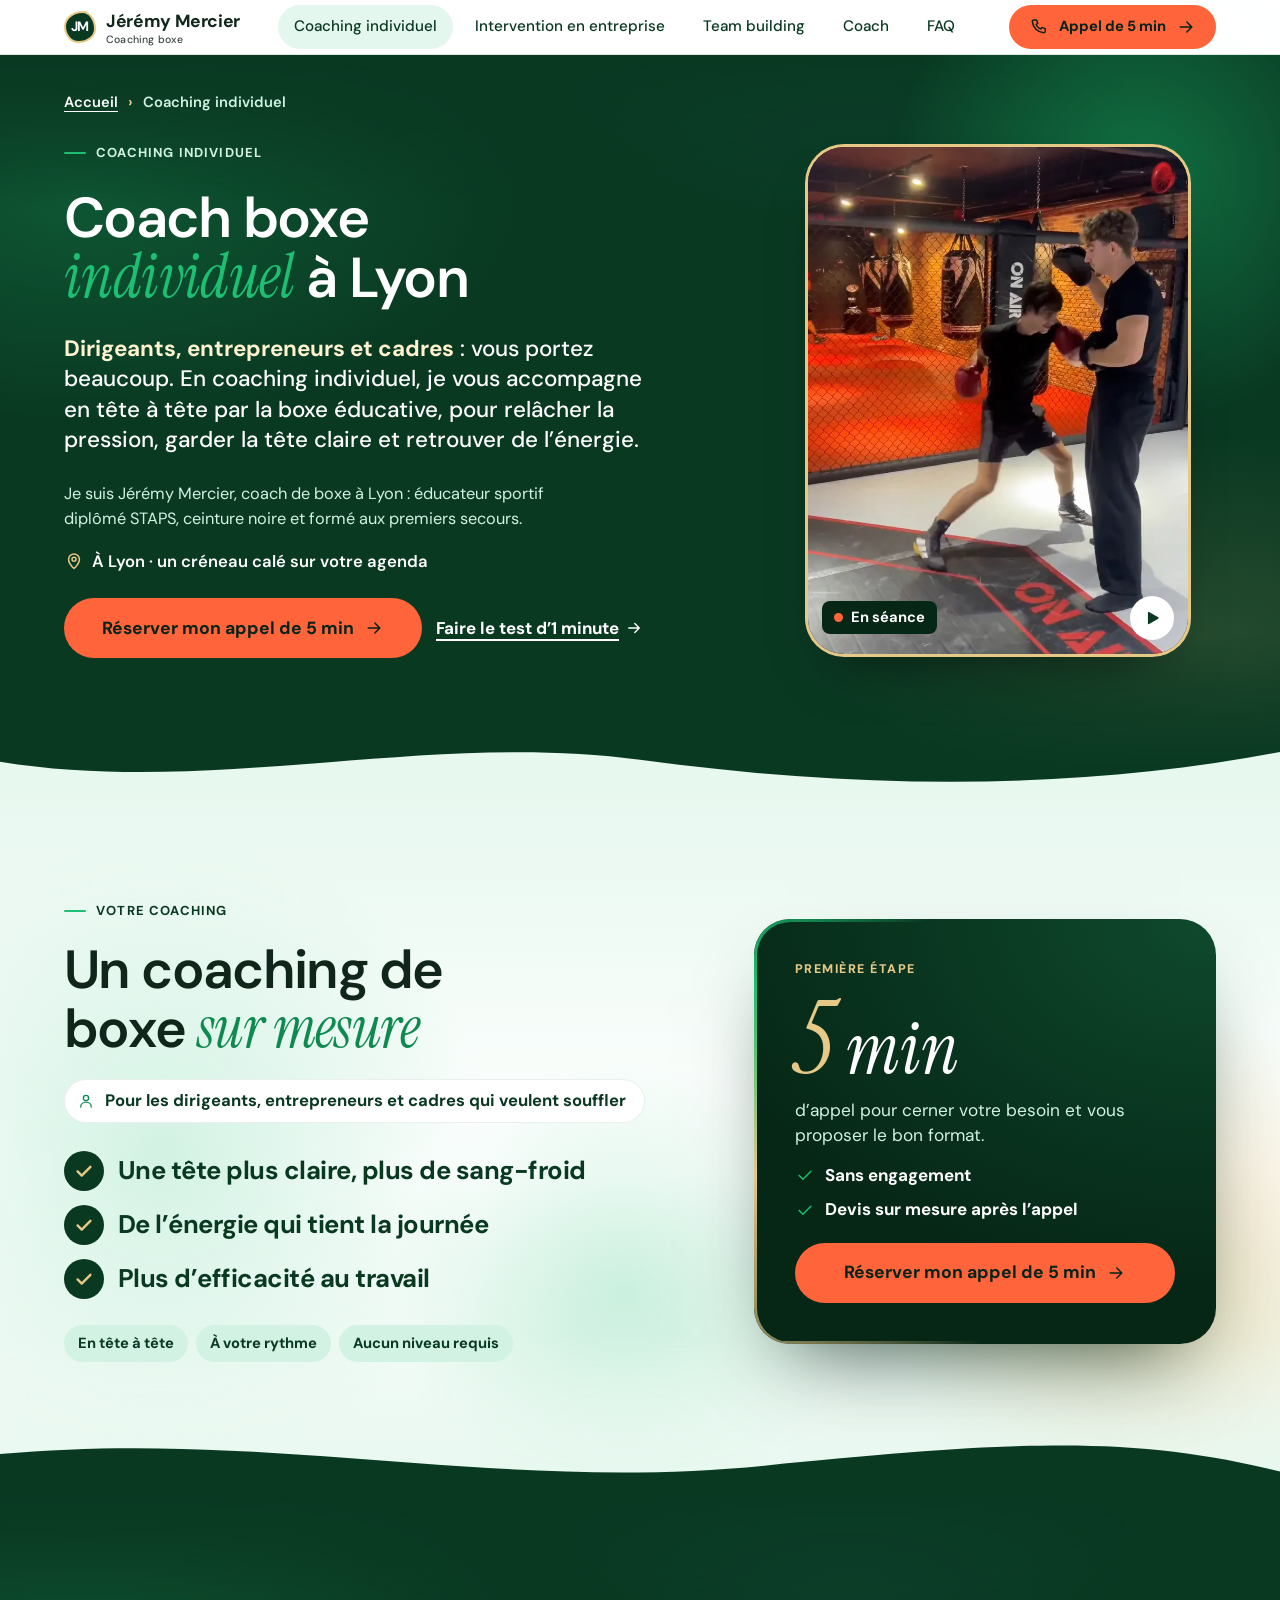
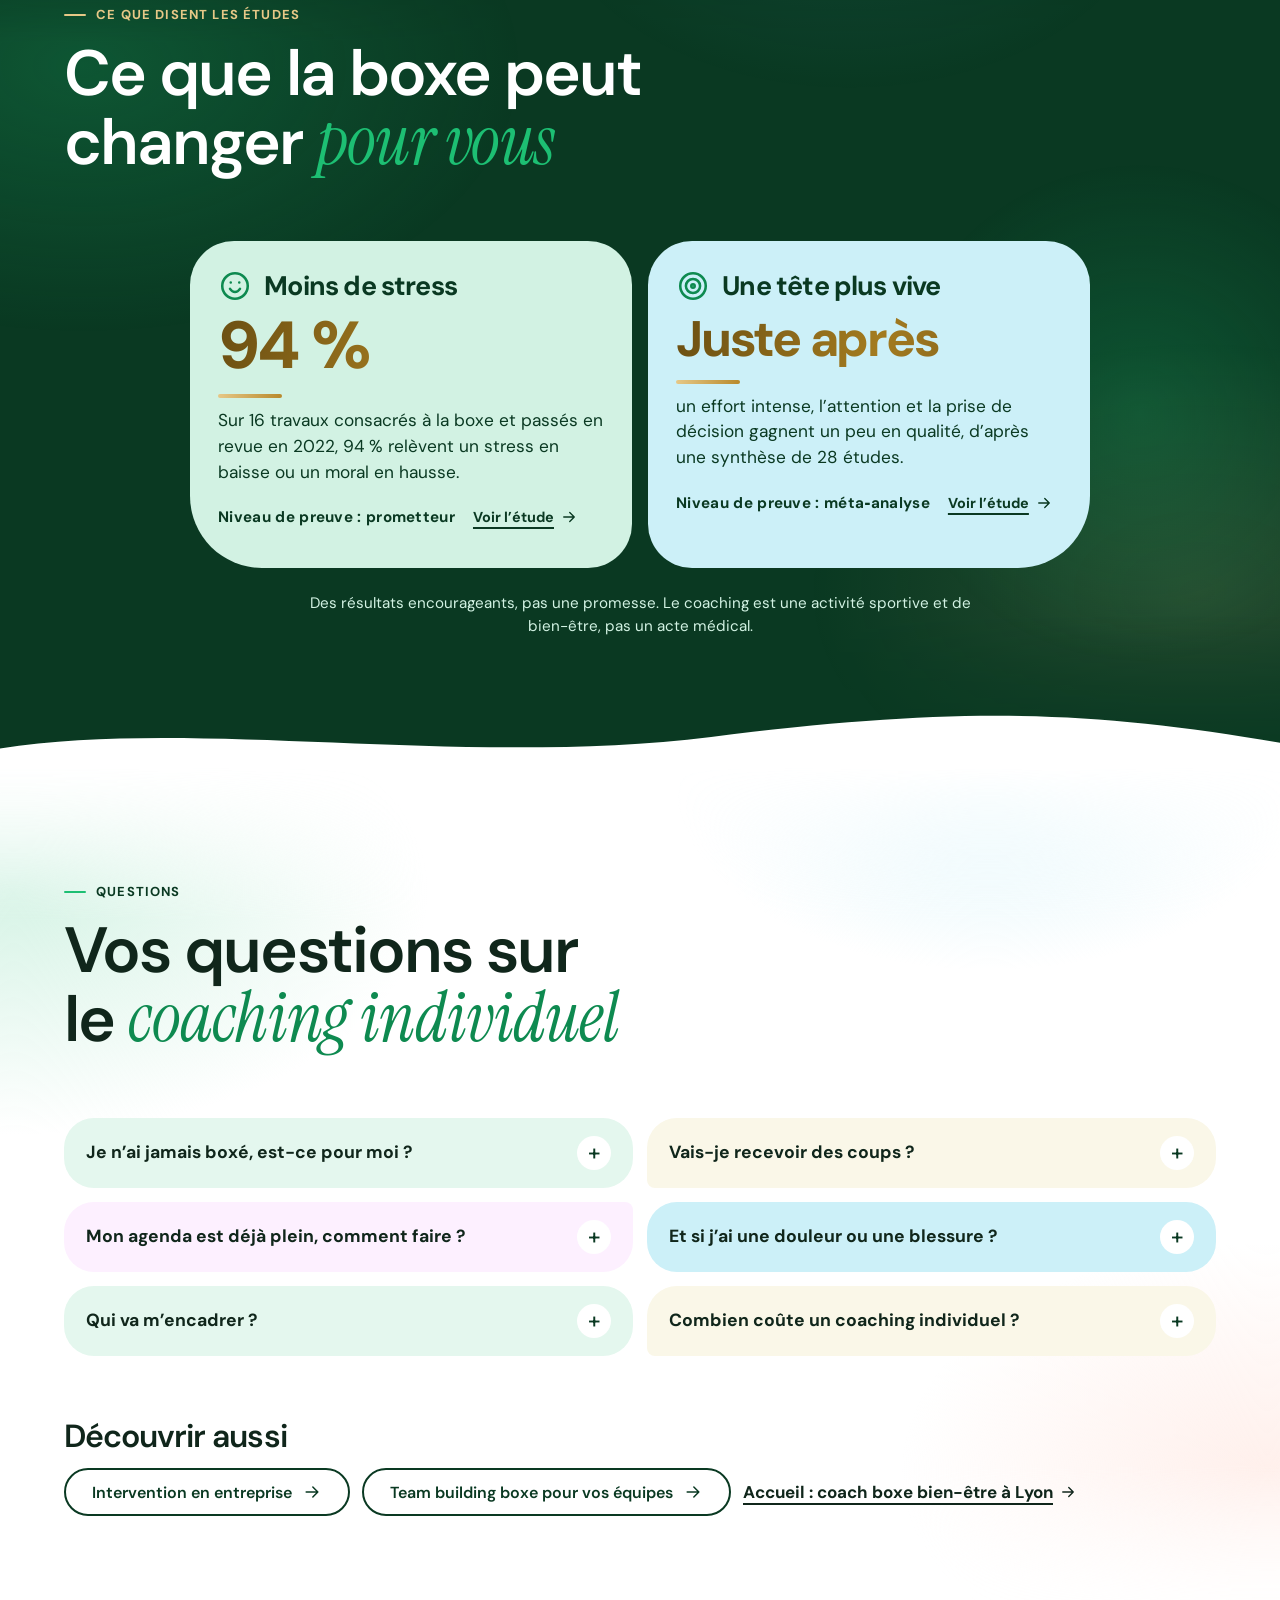
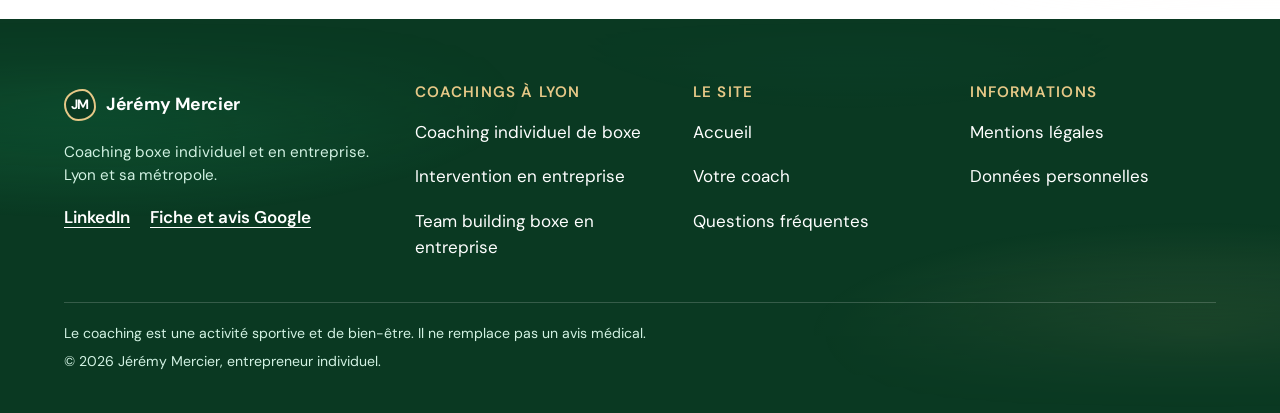
==== coaching-individuel-boxe-lyon/index.html @ 7f51f50a "Accueil allégé, coachings plus vivants, médaillon photos/vidéos du coach - Premier écran : nouvelle " ====
<!doctype html>
<html lang="fr"><head><meta charset="utf-8"><meta name="viewport" content="width=device-width,initial-scale=1,viewport-fit=cover">
<title>Coach boxe individuel à Lyon pour dirigeants, entrepreneurs et cadres</title>
<meta name="description" content="Coach boxe individuel à Lyon : Jérémy Mercier accompagne dirigeants, entrepreneurs et cadres en tête à tête. Réservez un appel de 5 min.">
<link rel="preload" href="/media/fonts/dm-sans.woff2" as="font" type="font/woff2" crossorigin>
<link rel="preload" href="/media/fonts/instrument-serif-italic.woff2" as="font" type="font/woff2" crossorigin>
<link rel="stylesheet" href="/media/site.css?v=29">
<script>document.documentElement.classList.add('js')</script>
<script src="/media/site.js?v=29" defer></script>
<link rel="dns-prefetch" href="https://calendly.com">
<link rel="preload" as="image" href="/media/individuel.webp" fetchpriority="high">
<link rel="canonical" href="https://jeremy-mercier.fr/coaching-individuel-boxe-lyon/">
<link rel="icon" href="/favicon.ico?v=2" sizes="any">
<link rel="icon" type="image/png" sizes="48x48" href="/favicon-48x48.png?v=2">
<link rel="icon" type="image/png" sizes="192x192" href="/favicon-192x192.png?v=2">
<link rel="apple-touch-icon" href="/apple-touch-icon.png?v=2">
<meta property="og:type" content="website">
<meta property="og:locale" content="fr_FR">
<meta property="og:site_name" content="Jérémy Mercier, coach de boxe à Lyon">
<meta property="og:url" content="https://jeremy-mercier.fr/coaching-individuel-boxe-lyon/">
<meta property="og:title" content="Coach boxe individuel à Lyon | Jérémy Mercier">
<meta property="og:description" content="Coaching de boxe en tête à tête pour dirigeants, entrepreneurs et cadres, à Lyon. Réservez un appel de 5 minutes.">
<meta property="og:image" content="https://jeremy-mercier.fr/media/og-image.jpg?v=2">
<meta property="og:image:width" content="1200">
<meta property="og:image:height" content="630">
<meta property="og:image:alt" content="Jérémy Mercier, coach de boxe bien-être à Lyon">
<meta name="twitter:card" content="summary_large_image">
<meta name="twitter:image" content="https://jeremy-mercier.fr/media/og-image.jpg?v=2">
<meta name="twitter:title" content="Coach boxe individuel à Lyon | Jérémy Mercier">
<meta name="twitter:description" content="Coaching de boxe en tête à tête pour dirigeants, entrepreneurs et cadres, à Lyon.">
<meta name="theme-color" content="#0a3922">
<!-- Donnees structurees (schema.org). FAQPage = texte exact des questions visibles : a mettre a jour si la FAQ change. -->
<script type="application/ld+json">
{
 "@context": "https://schema.org",
 "@graph": [
  {
   "@type": "WebPage",
   "@id": "https://jeremy-mercier.fr/coaching-individuel-boxe-lyon/#webpage",
   "url": "https://jeremy-mercier.fr/coaching-individuel-boxe-lyon/",
   "name": "Coach boxe individuel à Lyon | Jérémy Mercier",
   "description": "Coaching de boxe en tête à tête pour dirigeants, entrepreneurs et cadres, à Lyon. Réservez un appel de 5 minutes.",
   "inLanguage": "fr-FR",
   "isPartOf": {
    "@id": "https://jeremy-mercier.fr/#website"
   },
   "breadcrumb": {
    "@id": "https://jeremy-mercier.fr/coaching-individuel-boxe-lyon/#breadcrumb"
   },
   "about": {
    "@id": "https://jeremy-mercier.fr/coaching-individuel-boxe-lyon/#service"
   },
   "primaryImageOfPage": {
    "@type": "ImageObject",
    "url": "https://jeremy-mercier.fr/media/og-image.jpg",
    "width": 1200,
    "height": 630
   }
  },
  {
   "@type": "BreadcrumbList",
   "@id": "https://jeremy-mercier.fr/coaching-individuel-boxe-lyon/#breadcrumb",
   "itemListElement": [
    {
     "@type": "ListItem",
     "position": 1,
     "name": "Accueil",
     "item": "https://jeremy-mercier.fr/"
    },
    {
     "@type": "ListItem",
     "position": 2,
     "name": "Coaching individuel",
     "item": "https://jeremy-mercier.fr/coaching-individuel-boxe-lyon/"
    }
   ]
  },
  {
   "@type": "Service",
   "@id": "https://jeremy-mercier.fr/coaching-individuel-boxe-lyon/#service",
   "name": "Coaching individuel de boxe à Lyon",
   "serviceType": "Coaching de boxe individuel",
   "description": "Coaching de boxe en tête à tête pour dirigeants, entrepreneurs et cadres, à Lyon : relâcher la pression, garder la tête claire et retrouver de l’énergie. Sur devis.",
   "url": "https://jeremy-mercier.fr/coaching-individuel-boxe-lyon/",
   "provider": {
    "@id": "https://jeremy-mercier.fr/#business"
   },
   "areaServed": [
    {
     "@type": "City",
     "name": "Lyon"
    },
    {
     "@type": "City",
     "name": "Caluire-et-Cuire"
    },
    {
     "@type": "City",
     "name": "Villeurbanne"
    },
    {
     "@type": "AdministrativeArea",
     "name": "Métropole de Lyon"
    }
   ],
   "audience": {
    "@type": "Audience",
    "audienceType": "dirigeants, entrepreneurs, cadres"
   }
  },
  {
   "@type": "ProfessionalService",
   "@id": "https://jeremy-mercier.fr/#business",
   "name": "Jérémy Mercier, coach de boxe bien-être",
   "url": "https://jeremy-mercier.fr/",
   "sameAs": [
    "https://www.google.com/maps?cid=3707848355843675669",
    "https://www.linkedin.com/in/j%C3%A9r%C3%A9my-mercier-480276442/"
   ],
   "hasMap": "https://www.google.com/maps?cid=3707848355843675669",
   "areaServed": [
    {
     "@type": "City",
     "name": "Lyon"
    },
    {
     "@type": "City",
     "name": "Caluire-et-Cuire"
    },
    {
     "@type": "City",
     "name": "Villeurbanne"
    },
    {
     "@type": "AdministrativeArea",
     "name": "Métropole de Lyon"
    }
   ],
   "knowsAbout": [
    "Boxe",
    "Boxe éducative",
    "Coaching de boxe",
    "Bien-être au travail",
    "Gestion du stress",
    "Cohésion d’équipe",
    "Team building",
    "FitBoxing",
    "Intervention en entreprise"
   ],
   "founder": {
    "@type": "Person",
    "@id": "https://jeremy-mercier.fr/#jeremy",
    "name": "Jérémy Mercier",
    "jobTitle": "Coach de boxe",
    "sameAs": [
     "https://www.linkedin.com/in/j%C3%A9r%C3%A9my-mercier-480276442/"
    ]
   }
  },
  {
   "@type": "FAQPage",
   "@id": "https://jeremy-mercier.fr/coaching-individuel-boxe-lyon/#faq",
   "url": "https://jeremy-mercier.fr/coaching-individuel-boxe-lyon/",
   "mainEntity": [
    {
     "@type": "Question",
     "name": "Je n’ai jamais boxé, est-ce pour moi ?",
     "acceptedAnswer": {
      "@type": "Answer",
      "text": "Oui. Aucun niveau n’est demandé : je vous montre chaque geste, étape par étape, et la séance suit votre forme du jour."
     }
    },
    {
     "@type": "Question",
     "name": "Vais-je recevoir des coups ?",
     "acceptedAnswer": {
      "@type": "Answer",
      "text": "Non, sauf si vous le demandez. Vous frappez dans les pattes d’ours et dans le sac, avec toute l’intensité de la boxe, sans être touché."
     }
    },
    {
     "@type": "Question",
     "name": "Mon agenda est déjà plein, comment faire ?",
     "acceptedAnswer": {
      "@type": "Answer",
      "text": "Le créneau se cale sur votre agenda, et le format aussi. On le choisit ensemble pendant l’appel de 5 minutes."
     }
    },
    {
     "@type": "Question",
     "name": "Et si j’ai une douleur ou une blessure ?",
     "acceptedAnswer": {
      "@type": "Answer",
      "text": "Dites-le-moi : j’adapte les gestes à votre corps. En cas de doute, demandez l’avis de votre médecin. Le coaching reste une activité sportive et de bien-être."
     }
    },
    {
     "@type": "Question",
     "name": "Qui va m’encadrer ?",
     "acceptedAnswer": {
      "@type": "Answer",
      "text": "Moi, Jérémy Mercier. Je suis éducateur sportif avec carte professionnelle, diplômé STAPS, ceinture noire, formé aux premiers secours (PSC1, PSE1) et assuré en responsabilité civile professionnelle."
     }
    },
    {
     "@type": "Question",
     "name": "Combien coûte un coaching individuel ?",
     "acceptedAnswer": {
      "@type": "Answer",
      "text": "Il est construit sur mesure, donc sur devis. Vous le recevez après l’appel, sans engagement."
     }
    }
   ]
  }
 ]
}
</script>
</head><body>
<svg width="0" height="0" style="position:absolute" aria-hidden="true" focusable="false">
  <symbol id="i-smile" viewBox="0 0 24 24"><circle cx="12" cy="12" r="9"/><path d="M8.5 14c1 1.5 2.2 2.2 3.5 2.2s2.5-.7 3.5-2.2M9 9.5h.01M15 9.5h.01"/></symbol>
  <symbol id="i-bolt" viewBox="0 0 24 24"><path d="M13 3L5 13.5h6L10 21l8-10.5h-6z"/></symbol>
  <symbol id="i-trend" viewBox="0 0 24 24"><path d="M3 17l6-6 4 4 8-8M15 7h6v6"/></symbol>
  <symbol id="i-users" viewBox="0 0 24 24"><circle cx="9" cy="8.5" r="3"/><path d="M3 19c0-3.3 2.7-5.5 6-5.5s6 2.2 6 5.5"/><circle cx="17" cy="9.5" r="2.3"/><path d="M17.5 14c2.2.2 3.8 1.9 3.8 4.5"/></symbol>
  <symbol id="i-user" viewBox="0 0 24 24"><circle cx="12" cy="8" r="3.5"/><path d="M5 20c0-3.9 3.1-6.5 7-6.5s7 2.6 7 6.5"/></symbol>
  <symbol id="i-target" viewBox="0 0 24 24"><circle cx="12" cy="12" r="9"/><circle cx="12" cy="12" r="5"/><circle cx="12" cy="12" r="1.2"/></symbol>
  <symbol id="i-medal" viewBox="0 0 24 24"><circle cx="12" cy="14" r="5"/><path d="M8.5 3l3.5 6 3.5-6"/></symbol>
  <symbol id="i-cap" viewBox="0 0 24 24"><path d="M2 9l10-5 10 5-10 5z"/><path d="M6 11.5V16c0 1.5 3 3 6 3s6-1.5 6-3v-4.5"/></symbol>
  <symbol id="i-cross" viewBox="0 0 24 24"><path d="M10 4h4v6h6v4h-6v6h-4v-6H4v-4h6z"/></symbol>
  <symbol id="i-card" viewBox="0 0 24 24"><rect x="3" y="5" width="18" height="14" rx="3"/><circle cx="9" cy="11" r="2"/><path d="M6.5 16c.5-1.6 1.6-2.3 2.5-2.3s2 .7 2.5 2.3M14 10h4M14 13.5h3"/></symbol>
  <symbol id="i-brief" viewBox="0 0 24 24"><rect x="3" y="7" width="18" height="12" rx="2.5"/><path d="M9 7V5.5A1.5 1.5 0 0 1 10.5 4h3A1.5 1.5 0 0 1 15 5.5V7M3 12.5h18"/></symbol>
  <symbol id="i-speak" viewBox="0 0 24 24"><path d="M4 5h16v10H9l-4 4v-4H4z"/></symbol>
  <symbol id="i-trophy" viewBox="0 0 24 24"><path d="M8 4h8v5a4 4 0 0 1-8 0zM8 6H4.5a3 3 0 0 0 3 3.5M16 6h3.5a3 3 0 0 1-3 3.5M12 13v4M8.5 20h7M10 17h4"/></symbol>
  <symbol id="i-arrow" viewBox="0 0 24 24"><path d="M5 12h14M13 6l6 6-6 6"/></symbol>
  <symbol id="i-copy" viewBox="0 0 24 24"><rect x="9" y="9" width="11" height="11" rx="2.5"/><path d="M5 15V6.5A2.5 2.5 0 0 1 7.5 4H15"/></symbol>
  <symbol id="i-check" viewBox="0 0 24 24"><path d="M5 12.5l4.5 4.5L19 7.5"/></symbol>
  <symbol id="i-info" viewBox="0 0 24 24"><circle cx="12" cy="12" r="9"/><path d="M12 11v5M12 8h.01"/></symbol>
  <symbol id="i-mail" viewBox="0 0 24 24"><rect x="3" y="5" width="18" height="14" rx="3"/><path d="M4 7.5l8 6 8-6"/></symbol>
  <symbol id="i-phone" viewBox="0 0 24 24"><path d="M6 3.5h3l1.5 4-2 1.5a11 11 0 0 0 5.5 5.5l1.5-2 4 1.5v3a2 2 0 0 1-2 2A15 15 0 0 1 4 5.5a2 2 0 0 1 2-2z"/></symbol>
  <symbol id="i-glove" viewBox="0 0 24 24"><path d="M6 10.5c0-4 2.5-7 7-7h2c3 0 5 2 5 5v4c0 3.5-2.5 6-6 6h-3c-3 0-5-2-5-5z"/><path d="M6 11c-2 0-3 1-3 2.5S4 16 6 16"/><path d="M9.5 19.5h8V22h-8z"/></symbol>
  <symbol id="i-play" viewBox="0 0 24 24"><path d="M8 5.5v13l11-6.5z" fill="currentColor"/></symbol>
  <symbol id="i-pause" viewBox="0 0 24 24"><path d="M8 5.5v13M16 5.5v13"/></symbol>
  <symbol id="i-shield" viewBox="0 0 24 24"><path d="M12 3l7 3v5.5c0 4.3-3 7.7-7 9.5-4-1.8-7-5.2-7-9.5V6z"/><path d="M9 12l2.2 2.2L15.5 10"/></symbol>
  <symbol id="i-star" viewBox="0 0 24 24"><path d="M12 2l2.3 7.7L22 12l-7.7 2.3L12 22l-2.3-7.7L2 12l7.7-2.3z"/></symbol>
  <symbol id="i-cal" viewBox="0 0 24 24"><rect x="3.5" y="5" width="17" height="15" rx="3"/><path d="M3.5 10h17M8 3v4M16 3v4"/></symbol>
  <symbol id="d-glove" viewBox="0 0 64 64"><g stroke="#0a3922" stroke-width="2.6" stroke-linecap="round" stroke-linejoin="round"><path d="M16 30c0-11 6-18 17-18h6c9 0 15 5 15 14v8c0 9-6 15-15 15H31c-9 0-15-5-15-14z" fill="#ff643b"/><path d="M16 31c-5 0-9 3-9 7s4 7 9 7" fill="#ff643b"/><rect x="27" y="49" width="23" height="9" rx="2.5" fill="#e6c887"/><path d="M36 19c5 0 9 1 12 5" fill="none" stroke="#fff"/><path d="M32 33h14" fill="none"/></g></symbol>
  <symbol id="d-lotus" viewBox="0 0 64 64"><g stroke="#0a3922" stroke-width="2.6" stroke-linecap="round" stroke-linejoin="round"><path d="M32 10c7 8 9 17 0 30-9-13-7-22 0-30z" fill="#fff"/><path d="M31 40C20 40 11 34 7 24c11-1 20 3 24 16z" fill="#d2f2e3"/><path d="M33 40c11 0 20-6 24-16-11-1-20 3-24 16z" fill="#d2f2e3"/><path d="M10 47c6 6 14 9 22 9s16-3 22-9" fill="none"/></g></symbol>
  <symbol id="d-bolt" viewBox="0 0 64 64"><g stroke="#0a3922" stroke-width="2.6" stroke-linecap="round" stroke-linejoin="round"><path d="M37 5L13 37h15l-5 22 28-35H36z" fill="#e6c887"/><path d="M50 10l3-3M54 18l5-1M12 18L8 15" fill="none"/></g></symbol>
  <symbol id="d-people" viewBox="0 0 64 64"><g stroke="#0a3922" stroke-width="2.6" stroke-linecap="round" stroke-linejoin="round"><circle cx="16" cy="25" r="6" fill="#fff"/><circle cx="32" cy="17" r="6.5" fill="#fff"/><circle cx="48" cy="25" r="6" fill="#fff"/><path d="M5 50c0-9 5-15 11-15s11 6 11 15z" fill="#5fd4ef"/><path d="M21 52c0-10 5-17 11-17s11 7 11 17z" fill="#ff643b"/><path d="M37 50c0-9 5-15 11-15s11 6 11 15z" fill="#e6c887"/></g></symbol>
  <symbol id="d-office" viewBox="0 0 64 64"><g stroke="#0a3922" stroke-width="2.6" stroke-linecap="round" stroke-linejoin="round"><path d="M14 57V12a3 3 0 0 1 3-3h20a3 3 0 0 1 3 3v45z" fill="#5fd4ef"/><path d="M40 57V25h9a3 3 0 0 1 3 3v29z" fill="#e6c887"/><path d="M20 17h4M30 17h4M20 25h4M30 25h4M20 33h4M30 33h4M20 41h4M30 41h4M44 33h4M44 41h4" fill="none"/><path d="M23 57v-8h8v8" fill="#fff"/><path d="M8 57h50" fill="none"/></g></symbol>
  <symbol id="i-sun" viewBox="0 0 24 24"><circle cx="12" cy="12" r="4"/><path d="M12 2v2M12 20v2M2 12h2M20 12h2M4.9 4.9l1.4 1.4M17.7 17.7l1.4 1.4M4.9 19.1l1.4-1.4M17.7 6.3l1.4-1.4"/></symbol>
  <symbol id="i-moon" viewBox="0 0 24 24"><path d="M20 14.5A8 8 0 0 1 9.5 4a8 8 0 1 0 10.5 10.5z"/></symbol>
  <symbol id="i-pin" viewBox="0 0 24 24"><path d="M12 21s-6.5-5.6-6.5-11a6.5 6.5 0 0 1 13 0c0 5.4-6.5 11-6.5 11z"/><circle cx="12" cy="10" r="2.4"/></symbol>
  <symbol id="i-plus" viewBox="0 0 24 24"><path d="M12 5v14M5 12h14"/></symbol>
  <symbol id="i-minus" viewBox="0 0 24 24"><path d="M5 12h14"/></symbol>
</svg>
<a class="skip" href="#contenu">Aller au contenu</a>

<header>
  <div class="wrap nav">
    <a class="brand" href="/" aria-label="Jérémy Mercier, coach de boxe à Lyon : accueil">
      <span class="brand-mark" aria-hidden="true">JM</span>
      <span>Jérémy Mercier<small>Coaching boxe</small></span>
    </a>
    <nav aria-label="Navigation principale">
      <ul>
        <li><a href="/coaching-individuel-boxe-lyon/" aria-current="page">Coaching individuel</a></li>
        <li><a href="/intervention-entreprise-boxe-lyon/">Intervention en entreprise</a></li>
        <li><a href="/team-building-boxe-lyon/">Team building</a></li>
        <li class="nav-sec"><a href="/#qui">Coach</a></li>
        <li class="nav-sec"><a href="#faq">FAQ</a></li>
      </ul>
    </nav>
    <a class="btn btn-primary btn-sm btn-call" href="/#rdv"><svg class="ic ph" aria-hidden="true"><use href="#i-phone"/></svg>Appel de 5&nbsp;min <svg class="ic" aria-hidden="true"><use href="#i-arrow"/></svg></a>
  </div>
  <div class="prog" id="prog" aria-hidden="true"></div>
</header>

<main id="contenu">

<section class="band dark sub-hero">
  <div class="orb o1" aria-hidden="true"></div>
  <div class="wrap">
    <nav class="crumbs" aria-label="Fil d’Ariane"><ol><li><a href="/">Accueil</a></li><li aria-current="page">Coaching individuel</li></ol></nav>
    <div class="hero">
      <div class="hero-left">
        <span class="eyebrow">Coaching individuel</span>
        <h1>Coach boxe <span class="serif">individuel</span> à Lyon</h1>
        <p class="hero-lead"><b>Dirigeants, entrepreneurs et cadres</b>&nbsp;: vous portez beaucoup. En coaching individuel, je vous accompagne en tête à tête par la boxe éducative, pour relâcher la pression, garder la tête claire et retrouver de l’énergie.</p>
        <p class="lead">Je suis Jérémy Mercier, coach de boxe à Lyon&nbsp;: éducateur sportif diplômé STAPS, ceinture noire et formé aux premiers secours.</p>
        <p class="hero-where flat"><svg class="ic" aria-hidden="true"><use href="#i-pin"/></svg>À Lyon · un créneau calé sur votre agenda</p>
        <div class="hero-cta">
          <a class="btn btn-primary btn-big" href="/#rdv">Réserver mon appel de 5&nbsp;min <svg class="ic" aria-hidden="true"><use href="#i-arrow"/></svg></a>
          <a class="link-arrow" href="/#quiz">Faire le test d’1&nbsp;minute <svg class="ic" aria-hidden="true"><use href="#i-arrow"/></svg></a>
        </div>
      </div>
      <div class="sub-vis">
        <div class="vid">
          <video muted loop playsinline preload="none" poster="/media/individuel.webp" width="720" height="1280" data-src="/media/individuel-720.mp4" data-sources="/media/individuel-480.mp4 480 801963, /media/individuel-720.mp4 720 1604534, /media/individuel-1080.mp4 1080 4945902" aria-label="Jérémy Mercier, coach de boxe, en séance de coaching individuel sur pattes d’ours"></video>
          <div class="vlabel">
            <span class="tag vtag"><span class="live"></span>En séance</span>
            <button class="vbtn" type="button" data-state="playing" aria-label="Mettre la vidéo en pause"><svg class="ic i-pause" aria-hidden="true"><use href="#i-pause"/></svg><svg class="ic i-play" aria-hidden="true"><use href="#i-play"/></svg></button>
          </div>
        </div>
      </div>
    </div>
  </div>
  <div class="wave to-white pgw-1" aria-hidden="true"><svg viewBox="0 0 1440 60" preserveAspectRatio="none"><path d="M0 34C240 70 480 2 720 32S1200 66 1440 24V60H0z" fill="currentColor"/></svg></div>
</section>

<section class="band light pg pg-1" id="programme">
  <div class="pg-bg" aria-hidden="true"><i></i><i></i><i></i></div>
  <div class="wrap">
    <div class="pg-sell">
      <div class="pg-main" data-reveal>
        <span class="eyebrow">Votre coaching</span>
        <h2>Un coaching de boxe <span class="serif">sur mesure</span></h2>
        <p class="pg-for flat"><svg class="ic" aria-hidden="true"><use href="#i-user"/></svg>Pour les dirigeants, entrepreneurs et cadres qui veulent souffler</p>
        <ul class="pg-wins" aria-label="Ce que vous y gagnez">
          <li><span class="pg-ck" aria-hidden="true"><svg class="ic"><use href="#i-check"/></svg></span>Une tête plus claire, plus de sang-froid</li>
          <li><span class="pg-ck" aria-hidden="true"><svg class="ic"><use href="#i-check"/></svg></span>De l’énergie qui tient la journée</li>
          <li><span class="pg-ck" aria-hidden="true"><svg class="ic"><use href="#i-check"/></svg></span>Plus d’efficacité au travail</li>
        </ul>
        <ul class="pg-tags" aria-label="En bref">
          <li>En tête à tête</li>
          <li>À votre rythme</li>
          <li>Aucun niveau requis</li>
        </ul>
      </div>
      <div class="pg-call" data-reveal style="--d:.12s">
        <span class="pg-call-k">Première étape</span>
        <p class="pg-call-big"><span>5</span>&nbsp;min</p>
        <p class="pg-call-t">d’appel pour cerner votre besoin et vous proposer le bon format.</p>
        <ul class="pg-call-list">
          <li><svg class="ic" aria-hidden="true"><use href="#i-check"/></svg>Sans engagement</li>
          <li><svg class="ic" aria-hidden="true"><use href="#i-check"/></svg>Devis sur mesure après l’appel</li>
        </ul>
        <a class="btn btn-primary btn-big pg-call-btn" href="/#rdv">Réserver mon appel de 5&nbsp;min <svg class="ic" aria-hidden="true"><use href="#i-arrow"/></svg></a>
      </div>
    </div>
  </div>
  <div class="wave to-forest" aria-hidden="true"><svg viewBox="0 0 1440 60" preserveAspectRatio="none"><path d="M0 22C300 -4 560 62 860 34S1280 4 1440 40V60H0z" fill="currentColor"/></svg></div>
</section>

<section class="band dark" id="pourquoi">
  <div class="orb o1" style="top:30%;opacity:.5" aria-hidden="true"></div>
  <div class="wrap">
    <div class="head" data-reveal>
      <span class="eyebrow gold">Ce que disent les études</span>
      <h2>Ce que la boxe peut changer <span class="serif">pour vous</span></h2>
    </div>
    <div class="fx fx-2">
      <article class="fxc c1" data-reveal>
        <div class="fx-head"><svg class="ic fx-ic" aria-hidden="true"><use href="#i-smile"/></svg><h3>Moins de stress</h3></div>
        <p class="fx-n">94&nbsp;%</p>
        <p class="fx-t">Sur 16 travaux consacrés à la boxe et passés en revue en 2022, 94&nbsp;% relèvent un stress en baisse ou un moral en hausse.</p>
        <p class="fx-s"><span class="flat lvl">Niveau de preuve&nbsp;: prometteur</span><a class="link-arrow study" href="/#etude-1">Voir l’étude <svg class="ic" aria-hidden="true"><use href="#i-arrow"/></svg></a></p>
      </article>
      <article class="fxc c3" data-reveal style="--d:.08s">
        <div class="fx-head"><svg class="ic fx-ic" aria-hidden="true"><use href="#i-target"/></svg><h3>Une tête plus vive</h3></div>
        <p class="fx-n sm">Juste après</p>
        <p class="fx-t">un effort intense, l’attention et la prise de décision gagnent un peu en qualité, d’après une synthèse de 28 études.</p>
        <p class="fx-s"><span class="flat lvl">Niveau de preuve&nbsp;: méta&#8209;analyse</span><a class="link-arrow study" href="/#etude-3">Voir l’étude <svg class="ic" aria-hidden="true"><use href="#i-arrow"/></svg></a></p>
      </article>
    </div>
    <p class="sub-note" data-reveal>Des résultats encourageants, pas une promesse. Le coaching est une activité sportive et de bien-être, pas un acte médical.</p>
  </div>
  <div class="wave to-white" aria-hidden="true"><svg viewBox="0 0 1440 60" preserveAspectRatio="none"><path d="M0 40C220 8 520 60 800 28S1220 0 1440 34V60H0z" fill="currentColor"/></svg></div>
</section>

<section class="band light sub-last" id="faq">
  <div class="wrap">
    <div class="head" data-reveal>
      <span class="eyebrow">Questions</span>
      <h2>Vos questions sur le <span class="serif">coaching individuel</span></h2>
    </div>
    <div class="faq" data-reveal>
      <details class="q">
        <summary>Je n’ai jamais boxé, est-ce pour moi&nbsp;?</summary>
        <div class="ans">Oui. Aucun niveau n’est demandé&nbsp;: je vous montre chaque geste, étape par étape, et la séance suit votre forme du jour.</div>
      </details>
      <details class="q">
        <summary>Vais-je recevoir des coups&nbsp;?</summary>
        <div class="ans">Non, sauf si vous le demandez. Vous frappez dans les pattes d’ours et dans le sac, avec toute l’intensité de la boxe, sans être touché.</div>
      </details>
      <details class="q">
        <summary>Mon agenda est déjà plein, comment faire&nbsp;?</summary>
        <div class="ans">Le créneau se cale sur votre agenda, et le format aussi. On le choisit ensemble pendant l’appel de 5&nbsp;minutes.</div>
      </details>
      <details class="q">
        <summary>Et si j’ai une douleur ou une blessure&nbsp;?</summary>
        <div class="ans">Dites-le-moi&nbsp;: j’adapte les gestes à votre corps. En cas de doute, demandez l’avis de votre médecin. Le coaching reste une activité sportive et de bien-être.</div>
      </details>
      <details class="q">
        <summary>Qui va m’encadrer&nbsp;?</summary>
        <div class="ans">Moi, Jérémy Mercier. Je suis éducateur sportif avec carte professionnelle, diplômé STAPS, ceinture noire, formé aux premiers secours (PSC1, PSE1) et assuré en responsabilité civile professionnelle.</div>
      </details>
      <details class="q">
        <summary>Combien coûte un coaching individuel&nbsp;?</summary>
        <div class="ans">Il est construit sur mesure, donc sur devis. Vous le recevez après l’appel, sans engagement.</div>
      </details>
    </div>
    <div class="rel" data-reveal>
      <h2 class="rel-h">Découvrir aussi</h2>
      <div class="btn-row">
        <a class="btn btn-secondary" href="/intervention-entreprise-boxe-lyon/">Intervention en entreprise <svg class="ic" aria-hidden="true"><use href="#i-arrow"/></svg></a>
        <a class="btn btn-secondary" href="/team-building-boxe-lyon/">Team building boxe pour vos équipes <svg class="ic" aria-hidden="true"><use href="#i-arrow"/></svg></a>
        <a class="link-arrow" href="/">Accueil&nbsp;: coach boxe bien-être à Lyon <svg class="ic" aria-hidden="true"><use href="#i-arrow"/></svg></a>
      </div>
    </div>
  </div>
</section>

</main>
<footer>
  <div class="wrap">
    <div class="foot">
      <div>
        <a class="brand" href="/" style="color:#fff"><span class="brand-mark" aria-hidden="true">JM</span><span>Jérémy Mercier</span></a>
        <p style="margin-top:14px">Coaching boxe individuel et en entreprise. Lyon et sa métropole.</p>
        <ul class="foot-social">
          <li><a href="https://www.linkedin.com/in/j%C3%A9r%C3%A9my-mercier-480276442/" target="_blank" rel="me noopener">LinkedIn</a></li>
          <li><a href="https://www.google.com/maps?cid=3707848355843675669" target="_blank" rel="noopener">Fiche et avis Google</a></li>
        </ul>
      </div>
      <div>
        <h3>Coachings à Lyon</h3>
        <ul>
          <li><a href="/coaching-individuel-boxe-lyon/">Coaching individuel de boxe</a></li>
          <li><a href="/intervention-entreprise-boxe-lyon/">Intervention en entreprise</a></li>
          <li><a href="/team-building-boxe-lyon/">Team building boxe en entreprise</a></li>
        </ul>
      </div>
      <div>
        <h3>Le site</h3>
        <ul>
          <li><a href="/">Accueil</a></li>
          <li><a href="/#qui">Votre coach</a></li>
          <li><a href="/#faq">Questions fréquentes</a></li>
        </ul>
      </div>
      <div>
        <h3>Informations</h3>
        <ul>
          <li><a href="/#mentions">Mentions légales</a></li>
          <li><a href="/#confidentialite">Données personnelles</a></li>
        </ul>
      </div>
    </div>
    <div class="fine">
      <span>Le coaching est une activité sportive et de bien-être. Il ne remplace pas un avis médical.</span>
      <span>© 2026 Jérémy Mercier, entrepreneur individuel.</span>
    </div>
  </div>
</footer>
</body></html>
---- media/site.css ----
/* Feuille de style commune à toutes les pages du site (accueil et pages offres).
   Les chemins sont relatifs à ce fichier (media/). */
:root{color-scheme:light;padding-top:env(safe-area-inset-top,0px);padding-bottom:env(safe-area-inset-bottom,0px)}body{margin:0;padding:0}img{max-width:100%}[hidden]:not([hidden=until-found i]){display:none!important}
@font-face{font-family:"DM Sans";font-style:normal;font-weight:100 1000;font-display:swap;src:url(fonts/dm-sans.woff2) format("woff2")}
@font-face{font-family:"Instrument Serif";font-style:normal;font-weight:400;font-display:swap;src:url(fonts/instrument-serif.woff2) format("woff2")}
@font-face{font-family:"Instrument Serif";font-style:italic;font-weight:400;font-display:swap;src:url(fonts/instrument-serif-italic.woff2) format("woff2")}
/* Concept : bandes blanches et vert forêt en alternance, grands titres DM Sans serrés avec un mot en serif italique,
   formes en arches et blobs, un seul accent chaud (corail) pour le bouton de réservation, or champagne pour le prestige.
   Look unique, sans mode sombre : toutes les couleurs sont explicites. */
:root{
  --forest:#0a3922; --forest-2:#0f4a2d; --forest-deep:#062616; --leaf:#1dbf73; --leaf-deep:#0e8a50;
  --coral:#ff643b; --coral-hover:#ff7a58; --on-coral:#06241a;
  --gold:#e6c887; --gold-bright:#fff3cf; --gold-deep:#8a6a1f;
  --paper:#ffffff; --ink:#10261b; --graphite:#3d4a43; --hairline:#dfe6e1; --mute-on-dark:#d2f2e3;
  --mint:#d2f2e3; --sage:#e4f7ee; --sky:#ccf0f8; --cream:#faf7e8; --lilac:#fdf0ff; --peach:#ffede8;
  --font:'DM Sans',ui-sans-serif,system-ui,-apple-system,'Segoe UI',Roboto,sans-serif;
  --serif:'Instrument Serif',Georgia,'Times New Roman',serif;
  --ease:cubic-bezier(.2,.7,.2,1);
  --gutter:max(clamp(16px,5vw,64px),env(safe-area-inset-left,0px));
  --gutter-r:max(clamp(16px,5vw,64px),env(safe-area-inset-right,0px));
}
@property --ang{syntax:'<angle>';inherits:false;initial-value:0deg}
*{box-sizing:border-box}
html{scroll-behavior:smooth;-webkit-text-size-adjust:100%}
body{margin:0;background:var(--paper);color:var(--ink);font-family:var(--font);font-size:17px;line-height:1.55;font-feature-settings:"ss03";overflow-x:hidden}
body::before{content:"";position:fixed;inset:0 0 auto;height:env(safe-area-inset-top,0px);background:var(--paper);z-index:60}
h1,h2,h3,h4,p,ul,ol{margin:0}
ul,ol{padding:0;list-style:none}
a{color:inherit}
svg{display:block}
img,video{max-width:100%}
button{font:inherit}
.ic{width:24px;height:24px;fill:none;stroke:currentColor;stroke-width:1.8;stroke-linecap:round;stroke-linejoin:round;flex:none}
:focus-visible{outline:3px solid var(--leaf);outline-offset:3px;border-radius:10px}
.light :focus-visible,header :focus-visible{outline-color:var(--forest)}
.sr-only{position:absolute;width:1px;height:1px;overflow:hidden;clip:rect(0 0 0 0);white-space:nowrap}
.skip{position:absolute;left:16px;top:-70px;background:var(--forest);color:#fff;padding:10px 18px;border-radius:40px;z-index:80;text-decoration:none}
.skip:focus{top:calc(10px + env(safe-area-inset-top,0px))}

/* Apparition au défilement : décalage seulement, tout reste lisible au repos */
html.js [data-reveal]{translate:0 36px;transition:translate 1s var(--ease) var(--d,0s)}
html.js [data-reveal].in{translate:0 0}
html.js .card[data-reveal]{transition:translate 1s var(--ease) var(--d,0s),transform .35s var(--ease)}
html.js [data-reveal="scale"]{translate:0 36px;scale:.94;transition:translate 1s var(--ease) var(--d,0s),scale 1s var(--ease) var(--d,0s)}
html.js [data-reveal="scale"].in{translate:0 0;scale:1}

/* Structure */
.wrap{max-width:1280px;margin-inline:auto;padding-left:var(--gutter);padding-right:var(--gutter-r);position:relative}
.band{position:relative;overflow-x:clip;padding-block:clamp(64px,9vw,128px) clamp(80px,10vw,150px)}
.dark{background:var(--forest);color:#fff}
.light{background:var(--paper);color:var(--ink)}
.wave{position:absolute;left:0;right:0;bottom:-1px;height:clamp(28px,4.5vw,64px);pointer-events:none;z-index:2}
.wave svg{width:100%;height:100%}
.wave.to-white{color:var(--paper)} .wave.to-forest{color:var(--forest)}
/* Surtitre : texte à plat précédé d'un trait, jamais en pastille */
.eyebrow{display:inline-flex;align-items:center;gap:10px;width:fit-content;font-size:13px;font-weight:700;letter-spacing:.09em;text-transform:uppercase;color:var(--forest);cursor:default}
.eyebrow::before{content:"";width:22px;height:2px;border-radius:2px;background:var(--leaf);flex:none}
.dark .eyebrow{color:var(--mint)}
.eyebrow.gold{color:var(--gold)}
.eyebrow.gold::before{background:var(--gold)}
h1{font-size:clamp(2.5rem,4.9vw,4.3rem);line-height:1;font-weight:600;letter-spacing:-.03em;text-wrap:balance}
h2{font-size:clamp(2.2rem,5vw,4rem);line-height:1.02;font-weight:600;letter-spacing:-.03em;text-wrap:balance}
h3{font-size:clamp(1.3rem,2vw,1.6rem);line-height:1.2;font-weight:700;letter-spacing:-.019em;text-wrap:balance}
.serif{font-family:var(--serif);font-style:italic;font-weight:400;letter-spacing:-.01em;font-size:1.08em}
.dark .serif{color:var(--leaf)}
.light .serif{color:var(--leaf-deep)}
.head{display:grid;gap:16px;max-width:760px;margin-bottom:clamp(36px,5vw,64px)}
.lead{font-size:clamp(1.05rem,1.5vw,1.2rem);max-width:54ch}
.dark .lead{color:var(--mute-on-dark)}
.light .lead{color:var(--graphite)}

/* ---------- Cliquable ou pas : une seule règle pour tout le site ----------
   Cliquable = pastille complète (999px) avec flèche ou « + », états survol / focus / appui visibles.
     .btn-primary   : l'appel de 5 min, corail, partout (un seul par écran)
     .btn-secondary : contour
     .link-arrow    : tertiaire, lien souligné avec flèche
   Non cliquable = jamais de pastille.
     .flat : texte à plat (icône + libellé), sans fond ni bordure
     .tag  : petit rectangle teinté, angles de 8px, sans bordure, sans ombre, sans flottement */
.btn{position:relative;display:inline-flex;align-items:center;justify-content:center;gap:10px;min-height:48px;padding:12px 26px;border-radius:999px;font:600 1rem/1.2 var(--font);text-decoration:none;border:2px solid transparent;cursor:pointer;overflow:hidden;isolation:isolate;transition:background-color .2s ease,transform .25s var(--ease),border-color .2s ease,color .2s ease}
.btn:active{transform:translateY(1px) scale(.97)}
.btn .ic{width:20px;height:20px}
.btn-primary{background:var(--coral);color:var(--on-coral);font-weight:700}
.btn-primary::after{content:"";position:absolute;inset:-20% auto -20% -60%;width:40%;background:linear-gradient(100deg,transparent,rgba(255,255,255,.55),transparent);transform:skewX(-18deg);animation:shine 4.5s ease-in-out infinite;z-index:-1}
@keyframes shine{0%,55%{left:-60%}100%{left:130%}}
.btn-primary:not([disabled]):hover{background:var(--coral-hover);transform:translateY(-2px)}
.btn-primary:not([disabled]):active{transform:translateY(0) scale(.97)}
.btn-secondary{background:transparent;color:var(--forest);border-color:var(--forest)}
.btn-secondary:hover{background:rgba(10,57,34,.09)}
.btn-secondary:active{background:rgba(10,57,34,.16)}
.dark .btn-secondary{color:#fff;border-color:rgba(255,255,255,.85)}
.dark .btn-secondary:hover{background:rgba(255,255,255,.12)}
.dark .btn-secondary:active{background:rgba(255,255,255,.2)}
.btn-big{min-height:60px;padding:16px 36px;font-size:1.1rem}
.btn-sm{min-height:44px;padding:8px 20px;font-size:.95rem}
.link-arrow{display:inline-flex;align-items:center;gap:6px;min-height:44px;font-weight:700;color:inherit;text-decoration:underline;text-decoration-thickness:1.5px;text-underline-offset:5px;cursor:pointer}
.link-arrow .ic{width:18px;height:18px;transition:translate .2s var(--ease)}
.link-arrow:hover{text-decoration-thickness:3px}
.link-arrow:hover .ic{translate:3px 0}
.link-arrow:hover .ic.down{translate:0 3px}
.link-arrow:active{opacity:.7}
.flat{display:inline-flex;align-items:center;gap:8px;background:none;border:0;padding:0;border-radius:0;box-shadow:none;cursor:default}
.flat .ic{width:18px;height:18px;flex:none}
.tag{display:inline-flex;align-items:center;gap:8px;padding:6px 10px;border-radius:8px;border:0;box-shadow:none;cursor:default;font-weight:700;font-size:.88rem;line-height:1.2}
.tag .ic{width:16px;height:16px}
.btn-row{display:flex;flex-wrap:wrap;gap:12px;align-items:center}
.halo{position:relative;display:inline-flex;border-radius:44px}
.halo::before,.halo::after{content:"";position:absolute;inset:0;border-radius:inherit;border:2px solid var(--coral);opacity:0;animation:ping 2.8s ease-out infinite;pointer-events:none}
.halo::after{animation-delay:1.4s}
@keyframes ping{0%{transform:scale(1);opacity:.7}100%{transform:scale(1.28,1.55);opacity:0}}

/* Nav */
header{position:sticky;top:env(safe-area-inset-top,0px);z-index:50;background:rgba(255,255,255,.94);border-bottom:1px solid var(--hairline)}
.prog{position:absolute;left:0;right:0;bottom:-1px;height:3px;background:linear-gradient(90deg,var(--leaf),var(--gold));transform-origin:0 50%;transform:scaleX(0)}
.nav{display:flex;align-items:center;justify-content:space-between;gap:16px;padding-block:12px}
.brand{display:flex;align-items:center;gap:10px;min-height:44px;text-decoration:none;font-weight:700;font-size:1.2rem;letter-spacing:-.02em}
.brand-mark{width:38px;height:38px;background:var(--forest);color:#fff;display:grid;place-items:center;border-radius:58% 42% 55% 45%/48% 56% 44% 52%;font-size:1.05rem;border:2px solid var(--gold)}
.brand small{display:block;font-size:.72rem;font-weight:500;color:var(--graphite);letter-spacing:.02em;line-height:1}
.nav ul{display:flex;gap:6px;font-size:.95rem;font-weight:500}
.nav ul a{display:inline-flex;align-items:center;min-height:44px;padding:8px 16px;border-radius:999px;text-decoration:none;color:var(--forest);transition:background-color .2s}
.nav ul a:hover{background:var(--sage)}
.nav ul a:active{background:var(--mint)}
/* ---------- HERO ---------- */
.hero-band{overflow:visible;overflow-x:clip;clip-path:inset(0 0 -300px 0);position:relative;z-index:3;padding-block:clamp(40px,6vw,88px) 0}
.orb{position:absolute;border-radius:50%;pointer-events:none}
.orb.o1{width:520px;height:520px;right:-120px;top:-140px;background:radial-gradient(circle,rgba(29,191,115,.42),transparent 68%);animation:drift 16s ease-in-out infinite alternate}
.orb.o2{width:460px;height:460px;left:-160px;bottom:-80px;background:radial-gradient(circle,rgba(230,200,135,.2),transparent 68%);animation:drift 20s ease-in-out infinite alternate-reverse}
@keyframes drift{from{transform:translate(0,0)}to{transform:translate(50px,40px)}}
.hero{display:grid;grid-template-columns:minmax(0,1.2fr) minmax(0,.8fr);gap:clamp(32px,5vw,72px);align-items:center}
.hero-left{display:grid;gap:clamp(22px,3vw,34px);min-width:0}
h1 .line{display:block}
h1 .line:first-child,h1 .eyebrow+.line{white-space:nowrap}
/* Surtitre placé dans le H1 (référencement) : même rendu qu'un surtitre posé juste au-dessus du titre */
h1 .eyebrow{display:flex;line-height:1.55;margin-bottom:clamp(22px,3vw,34px)}
.roll{display:inline-grid;vertical-align:bottom;overflow:hidden;padding-bottom:.12em;margin-bottom:-.12em}
.roll span{grid-area:1/1;animation:roll 9s cubic-bezier(.65,0,.25,1) infinite both;translate:0 110%;will-change:translate}
.roll span:nth-child(1){animation-delay:-.4s}
.roll span:nth-child(2){animation-delay:2.6s}
.roll span:nth-child(3){animation-delay:5.6s}
@keyframes roll{0%{translate:0 110%}4.4%,33.3%{translate:0 0}37.7%,100%{translate:0 -110%}}
.grad{background:linear-gradient(100deg,var(--leaf),var(--gold) 55%,var(--leaf));background-size:200% 100%;-webkit-background-clip:text;background-clip:text;color:transparent!important;animation:sheen 6s linear infinite}
@keyframes sheen{to{background-position:200% 0}}
/* Portrait en arche */
.hero-right{position:relative;justify-self:center;width:100%;max-width:460px;--k:1}
.pt{position:relative;aspect-ratio:1/1.02}
.pt-ring{position:absolute;left:50%;top:52%;width:112%;aspect-ratio:1;translate:-50% -50%;border:2px dashed rgba(230,200,135,.6);border-radius:50%;animation:spin2 40s linear infinite}
@keyframes spin2{to{rotate:360deg}}
.pt-clip{position:absolute;inset:0;clip-path:inset(-25% -6% 0 -6% round 0 0 54px 54px)}
.pt-arch{position:absolute;left:0;right:0;bottom:0;height:80%;background:linear-gradient(170deg,var(--mint),#a9e3c6);border-radius:999px 999px 54px 54px}
.pt-img{position:absolute;left:-1%;bottom:-8%;width:102%;height:auto}
/* Mots décoratifs autour du portrait : étiquettes (.tag), léger mouvement conservé */
.fchip{position:absolute;background:#fff;color:var(--forest);font-size:.92rem;padding:8px 12px;animation:bob 4.6s ease-in-out infinite;white-space:nowrap}
.fchip .ic{width:18px;height:18px;color:var(--leaf-deep)}
.fchip.f1{left:-6%;top:22%}
.fchip.f2{right:-5%;top:36%;animation-delay:-1.5s}
.fchip.f3{left:-2%;bottom:20%;animation-delay:-3s}
@keyframes bob{0%,100%{translate:0 -6px}50%{translate:0 8px}}
.badge-card{position:absolute;right:-2%;bottom:-3%;background:var(--forest-deep);color:#fff;border-radius:10px;padding:12px 16px;display:flex;align-items:center;gap:10px;font-weight:600;font-size:.92rem;line-height:1.25;cursor:default}
.badge-card .ic{color:var(--gold)}
.px{translate:calc(var(--mx,0)*var(--k)*14px) calc(var(--my,0)*var(--k)*10px);transition:translate .25s ease-out}


/* ---------- SCHÉMA défis → solution → résultats (allégé) ---------- */
.flow{display:grid;grid-template-columns:minmax(0,1fr) 40px minmax(0,.62fr) 40px minmax(0,1fr);align-items:start;margin-top:clamp(36px,5vw,64px);padding:clamp(16px,2vw,24px) clamp(16px,2.4vw,32px);background:var(--forest-2);border:1px solid rgba(230,200,135,.28);border-radius:44px}
.fgrp{display:grid;gap:14px;justify-items:center}
.flabel{display:flex;align-items:center;gap:10px;font-weight:700;font-size:.8rem;letter-spacing:.1em;text-transform:uppercase;color:var(--gold)}
.fnum{width:26px;height:26px;border-radius:50%;background:var(--gold);color:var(--forest);display:grid;place-items:center;font-family:var(--serif);font-style:italic;font-size:1.05rem;line-height:1;flex:none;letter-spacing:0}
.icons{display:grid;grid-template-columns:repeat(4,minmax(0,1fr));gap:8px;width:100%}
.fi{display:grid;justify-items:center;gap:6px;font-weight:600;font-size:.82rem;text-align:center;line-height:1.15;color:#fff}
.fi .bub{width:clamp(44px,4.4vw,56px);aspect-ratio:1;border-radius:50%;display:grid;place-items:center;background:#fff}
.fi:nth-child(1) .bub{background:var(--peach)}.fi:nth-child(2) .bub{background:var(--cream)}.fi:nth-child(3) .bub{background:var(--lilac)}.fi:nth-child(4) .bub{background:var(--sky)}
.fi svg{width:60%;height:60%;fill:none;stroke:var(--forest);stroke-width:1.8;stroke-linecap:round;stroke-linejoin:round}
.res .fi .bub{background:var(--mint)}
.a-needle{transform-origin:12px 17px;animation:jit 1.6s ease-in-out infinite}
@keyframes jit{0%,100%{rotate:-26deg}25%{rotate:18deg}50%{rotate:-10deg}75%{rotate:26deg}}
.a-hand{transform-origin:12px 12px;animation:spin 5s linear infinite}
@keyframes spin{to{rotate:360deg}}
.a-drain{transform-origin:5px 12px;animation:drain 2.6s ease-in-out infinite alternate}
@keyframes drain{from{scale:.22 1}to{scale:.7 1}}
.a-c1{animation:apart 2.6s ease-in-out infinite alternate}.a-c2{animation:apart2 2.6s ease-in-out infinite alternate}
@keyframes apart{from{translate:-2.5px 0}to{translate:0 0}}
@keyframes apart2{from{translate:2.5px 0}to{translate:0 0}}
.farrow{display:grid;place-items:center;align-self:center}
.farrow span{width:34px;height:34px;border-radius:50%;background:var(--gold);color:var(--forest);display:grid;place-items:center;animation:nudge 1.8s ease-in-out infinite}
.farrow svg{width:18px;height:18px}
@keyframes nudge{0%,100%{translate:-3px 0}50%{translate:4px 0}}
.sol .glove-big{width:clamp(72px,7vw,92px);aspect-ratio:1;border-radius:50%;background:var(--leaf);display:grid;place-items:center;box-shadow:0 0 0 7px rgba(29,191,115,.22)}
.sol .glove-big svg{width:62%;height:62%;animation:punch 1.7s ease-in-out infinite}
@keyframes punch{0%,55%,100%{translate:-4px 0;scale:1}62%{translate:7px 0;scale:1.14}74%{translate:-4px 0;scale:1}}
.sol b{font-size:.98rem;line-height:1.15;text-align:center;color:#fff}
.pop .fi{animation:pop .6s var(--ease) both;animation-delay:calc(var(--i,0)*.12s + .5s)}
@keyframes pop{from{scale:.6;translate:0 8px}to{scale:1;translate:0 0}}
.hero-cta{display:flex;flex-wrap:wrap;gap:14px;align-items:center}

/* ---------- RUBAN DESSINÉ ---------- */
.ribbon{position:relative;z-index:3;overflow:hidden;margin-top:-26px;padding-block:6px}
.ribbon-in{background:var(--leaf);rotate:-1.2deg;width:104%;margin-left:-2%;padding:7px 0;overflow:hidden;border-block:2px solid var(--forest)}
.track{display:flex;width:max-content;animation:slide 40s linear infinite}
.ribbon:hover .track{animation-play-state:paused}
.track span{display:inline-flex;align-items:center;gap:clamp(22px,3vw,40px);padding-right:clamp(22px,3vw,40px)}
.track .dr{width:clamp(34px,3.6vw,44px);height:clamp(34px,3.6vw,44px);flex:none}
.track .dot{width:7px;height:7px;border-radius:50%;background:var(--forest);flex:none}
@keyframes slide{to{translate:-25% 0}}

/* ---------- SÉANCES ---------- */
.sess{display:grid;grid-template-columns:repeat(2,minmax(0,1fr));gap:clamp(20px,4vw,56px);max-width:780px;margin-inline:auto;align-items:start;position:relative}
.sess .vwrap:nth-child(2){margin-top:clamp(0px,6vw,80px)}
.vwrap{position:relative}
.vid{position:relative;aspect-ratio:9/16;border-radius:999px 999px 44px 44px;overflow:hidden;background:var(--forest-deep);border:3px solid var(--forest);box-shadow:0 0 0 3px var(--gold);transform:translateZ(0)}
.vid video,.vid img{position:absolute;inset:0;width:100%;height:100%;object-fit:cover}
.vlabel{position:absolute;left:14px;right:14px;bottom:14px;display:flex;align-items:center;justify-content:space-between;gap:10px}
.vtag{background:var(--forest-deep);color:#fff;padding:8px 12px;font-size:.92rem}
.live{width:9px;height:9px;border-radius:50%;background:var(--coral);animation:blink 1.4s ease-in-out infinite;flex:none}
@keyframes blink{50%{opacity:.25}}
.vbtn{width:44px;height:44px;border-radius:50%;border:0;background:#fff;color:var(--forest);display:grid;place-items:center;cursor:pointer;flex:none}
.vbtn:hover{background:var(--mint)}
.vbtn:active{transform:scale(.92)}
.vbtn .ic{width:20px;height:20px}
.vbtn .i-play{display:none}
.vbtn[data-state="paused"] .i-play{display:block}
.vbtn[data-state="paused"] .i-pause{display:none}
.blob{position:absolute;border-radius:50%;pointer-events:none}
.blob.b1{width:min(60vw,520px);aspect-ratio:1;left:-12%;top:10%;background:var(--mint);opacity:.7}
.blob.b2{width:min(46vw,380px);aspect-ratio:1;right:-8%;bottom:8%;background:var(--peach);opacity:.9}
.seal{position:absolute;left:50%;top:44%;width:clamp(112px,15vw,170px);aspect-ratio:1;translate:-50% -50%;z-index:3;pointer-events:none}
.seal svg{width:100%;height:100%;animation:spin2 24s linear infinite}
.seal text{font:700 14.5px var(--font);letter-spacing:.12em;fill:var(--forest)}
.seal .disc{fill:var(--gold)}
.seal .core{fill:var(--forest)}
.seal-jm{position:absolute;inset:0;display:grid;place-items:center;font-family:var(--serif);font-style:italic;font-size:clamp(1.9rem,3.6vw,2.9rem);color:var(--gold);line-height:1;padding-bottom:.08em}
.book-band{background:radial-gradient(120% 90% at 50% 0%,var(--forest-2),var(--forest) 55%,var(--forest-deep));overflow:hidden}
.sp{position:absolute;width:3px;height:3px;border-radius:50%;background:var(--gold-bright);opacity:.15;animation:twinkle 3.6s ease-in-out infinite}
@keyframes twinkle{0%,100%{opacity:.1;scale:1}50%{opacity:.95;scale:2.2}}
.big5{position:absolute;right:2%;top:-4%;font-family:var(--serif);font-style:italic;font-size:clamp(14rem,34vw,34rem);line-height:.8;color:transparent;-webkit-text-stroke:1px rgba(230,200,135,.2);pointer-events:none;user-select:none}
.invite{position:relative;border-radius:52px;padding:2px;background:linear-gradient(160deg,rgba(230,200,135,.35),rgba(230,200,135,.08));max-width:1120px;margin-inline:auto}
.invite::before{content:"";position:absolute;inset:0;border-radius:inherit;padding:2px;background:conic-gradient(from var(--ang),transparent 0 52%,var(--gold) 72%,var(--gold-bright) 78%,var(--gold) 84%,transparent 100%);-webkit-mask:linear-gradient(#000 0 0) content-box,linear-gradient(#000 0 0);-webkit-mask-composite:xor;mask:linear-gradient(#000 0 0) content-box,linear-gradient(#000 0 0);mask-composite:exclude;animation:angle 7s linear infinite}
@keyframes angle{to{--ang:360deg}}
.invite-in{position:relative;border-radius:50px;background:linear-gradient(165deg,#0d3f27,#082d1b);padding:clamp(28px,5vw,64px);display:grid;grid-template-columns:minmax(0,1.15fr) minmax(0,.85fr);gap:clamp(28px,5vw,64px);align-items:center;overflow:hidden}
.invite h2{font-size:clamp(2.2rem,4.6vw,3.8rem);margin-top:18px}
.invite h2 .serif{color:var(--gold)}
.gold-line{height:1px;background:linear-gradient(90deg,var(--gold),transparent);margin-block:26px;max-width:320px;opacity:.8}
.steps{display:grid;gap:0;position:relative}
.stp{display:grid;grid-template-columns:48px minmax(0,1fr);gap:16px;align-items:center;position:relative;padding-bottom:20px}
.stp:last-child{padding-bottom:0}
.stp::before{content:"";position:absolute;left:23px;top:48px;bottom:0;width:1px;background:repeating-linear-gradient(var(--gold) 0 4px,transparent 4px 9px);opacity:.6}
.stp:last-child::before{display:none}
.stp .n{width:48px;height:48px;border-radius:50%;border:1px solid var(--gold);display:grid;place-items:center;color:var(--gold);background:rgba(230,200,135,.08);font-family:var(--serif);font-style:italic;font-size:1.6rem;line-height:1}
.stp b{font-size:1.1rem;font-weight:600;color:#fff;line-height:1.3}
.stp small{display:block;color:var(--mute-on-dark);font-size:.92rem;font-weight:400}
.cta-zone{display:grid;gap:16px;justify-items:start;margin-top:30px}
.reassure{display:flex;flex-wrap:wrap;gap:8px 20px;color:var(--mute-on-dark);font-size:.95rem;font-weight:500}
.reassure span{display:inline-flex;align-items:center;gap:8px}
.reassure .ic{width:18px;height:18px;color:var(--gold)}
.invite-r{display:grid;gap:20px;justify-items:center;min-width:0;align-self:start}
.contact{grid-column:1/-1;background:rgba(255,255,255,.06);border:1px solid rgba(230,200,135,.35);border-radius:32px;padding:20px 24px;display:grid;grid-template-columns:repeat(2,minmax(0,1fr));gap:12px 16px;scroll-margin-top:100px}
.contact h3{grid-column:1/-1}
.contact.flash{animation:glow 1.6s ease-out}
@keyframes glow{0%{box-shadow:0 0 0 0 rgba(230,200,135,.9)}100%{box-shadow:0 0 0 22px rgba(230,200,135,0)}}
.contact h3{font-size:1rem;color:var(--gold);font-weight:600;letter-spacing:.06em;text-transform:uppercase}
.row{display:flex;flex-wrap:wrap;align-items:center;gap:10px;background:#fff;color:var(--forest);border-radius:999px;padding:6px 6px 6px 18px;font-weight:600;font-size:.95rem}
.row .ic{width:20px;height:20px;color:var(--leaf-deep)}
.row .val{flex:1 1 140px;min-width:0;overflow-wrap:anywhere;user-select:all}
.copy{display:inline-flex;align-items:center;gap:8px;min-height:44px;padding:8px 16px;border-radius:999px;border:1px solid var(--forest);background:#fff;color:var(--forest);font:600 .9rem/1 var(--font);cursor:pointer}
.copy:hover{background:var(--sage)}
.copy .ic{width:18px;height:18px;color:var(--forest)}
details .ans{padding:0 0 22px;color:var(--graphite);max-width:62ch}

.legal-wrap{margin-top:clamp(48px,6vw,88px);padding-top:clamp(28px,4vw,48px);border-top:1px solid var(--hairline)}
.legal details{background:var(--sage);border-radius:24px;padding:0 22px;scroll-margin-top:100px}
.legal summary{font-size:1.02rem}
.legal .ans{padding:0 0 22px;display:grid;gap:12px;font-size:.96rem;color:var(--graphite)}
.legal h4{margin:6px 0 0;font-size:1rem;color:var(--ink)}
.legal ul{display:grid;gap:6px;list-style:disc;padding-left:20px}
.legal .ans p{max-width:75ch}
footer{background:var(--forest);color:#fff;padding-block:clamp(40px,6vw,64px) clamp(28px,4vw,40px)}
.foot{display:grid;grid-template-columns:minmax(0,1.3fr) repeat(2,minmax(0,1fr));gap:32px}
.foot h3{font-size:.95rem;color:var(--gold);font-weight:600;margin-bottom:12px;letter-spacing:.08em;text-transform:uppercase}
.foot ul{display:grid;gap:6px}
.foot a{text-decoration:none}
.foot a:hover{text-decoration:underline;text-underline-offset:4px}
.foot li a{display:inline-block;padding:6px 0}
.foot p{color:var(--mute-on-dark);font-size:.95rem;max-width:42ch}
.fine{margin-top:36px;padding-top:20px;border-top:1px solid rgba(255,255,255,.18);font-size:.88rem;color:var(--mute-on-dark);display:grid;gap:6px}

/* Barre mobile */
.mbar{display:none;position:fixed;left:0;right:0;bottom:0;z-index:55;background:rgba(255,255,255,.96);border-top:1px solid var(--hairline);padding:10px var(--gutter-r) calc(10px + env(safe-area-inset-bottom,0px)) var(--gutter)}
.mbar .btn{width:100%}
.card{transform-style:preserve-3d;transition:transform .35s var(--ease);will-change:transform}
.bt{transform:perspective(900px) rotateX(var(--rx,0deg)) rotateY(var(--ry,0deg))}

/* ---------- PAGE DE RÉSERVATION ---------- */
#rdvPage{display:none;background:var(--paper);min-height:100vh}
body.in-rdv #rdvPage{display:block}
body.in-rdv header,body.in-rdv main,body.in-rdv footer,body.in-rdv .mbar{display:none}
body.in-rdv{padding-bottom:0}
.rdv-top{display:flex;align-items:center;justify-content:space-between;gap:16px;padding-block:14px;border-bottom:1px solid var(--hairline)}
.back{display:inline-flex;align-items:center;gap:8px;min-height:44px;padding:8px 18px;border-radius:999px;border:1px solid var(--ink);text-decoration:none;font-weight:600;font-size:.95rem;color:var(--ink)}
.back:hover{background:var(--sage)}
.back .ic{width:18px;height:18px;rotate:180deg}
.rdv-grid{display:grid;grid-template-columns:minmax(0,1.05fr) minmax(0,.95fr);gap:clamp(24px,5vw,72px);align-items:start;padding-block:clamp(28px,5vw,64px) clamp(48px,7vw,96px)}
.rdv-main{display:grid;gap:22px;min-width:0}
.rdv-main h1{font-size:clamp(2rem,4.4vw,3.2rem)}
.rdv-main h1 .serif{color:var(--leaf-deep)}
.stepper{display:flex;gap:8px;flex-wrap:wrap}
.stepper li{display:flex;align-items:center;gap:8px;padding:6px 14px 6px 6px;border-radius:10px;cursor:default;background:var(--sage);color:var(--graphite);font-weight:600;font-size:.9rem}
.stepper li b{width:26px;height:26px;border-radius:50%;background:#fff;display:grid;place-items:center;font-family:var(--serif);font-style:italic;font-size:1.05rem;font-weight:400;color:var(--forest)}
.stepper li.on{background:var(--forest);color:#fff}
.stepper li.on b{background:var(--gold)}
.stepper li.done{background:var(--mint);color:var(--forest)}
.form{display:grid;gap:16px}
.row2{display:grid;grid-template-columns:repeat(2,minmax(0,1fr));gap:16px}
.fld{display:grid;gap:6px;min-width:0}
.fld label,.fld .lab{font-weight:700;font-size:.92rem;color:var(--forest)}
.fld input{width:100%;min-height:54px;padding:12px 18px;border:2px solid var(--hairline);border-radius:18px;background:#fff;color:var(--ink);font:500 1.05rem var(--font);transition:border-color .2s,box-shadow .2s}
.fld input:focus{outline:none;border-color:var(--leaf);box-shadow:0 0 0 4px rgba(29,191,115,.2)}
.fld input[aria-invalid="true"]{border-color:var(--coral)}
.err{min-height:1.1em;color:#b3341a;font-size:.85rem;font-weight:600}
.opts{display:grid;grid-template-columns:repeat(2,minmax(0,1fr));gap:10px}
.opt{position:relative}
.opt input{position:absolute;opacity:0;inset:0;cursor:pointer;min-height:0;width:100%;height:100%}
.opt span{display:flex;align-items:center;gap:10px;min-height:54px;padding:8px 16px 8px 8px;border-radius:999px;background:var(--sage);color:var(--forest);font-weight:700;font-size:.98rem;line-height:1.15;border:2px solid transparent;transition:background-color .2s,color .2s}
.opt:nth-child(2) span{background:var(--cream)}.opt:nth-child(3) span{background:var(--lilac)}.opt:nth-child(4) span{background:var(--sky)}
.opt .oi{width:38px;height:38px;border-radius:50%;background:#fff;display:grid;place-items:center;flex:none}
.opt .oi svg{width:26px;height:26px}
.opt input:checked + span{background:var(--forest);color:#fff}
.opt input:focus-visible + span{outline:3px solid var(--leaf);outline-offset:3px}
.consent{display:flex;gap:12px;align-items:flex-start;font-size:.92rem;color:var(--graphite)}
.consent input{width:22px;height:22px;margin-top:2px;accent-color:var(--forest);flex:none}
.consent a{color:var(--forest);font-weight:600}
.rdv-main .btn{justify-self:start}
.btn[disabled]{opacity:.45;cursor:not-allowed}
/* calendrier réel (même look que l'animation) */
.cal{background:#fff;border:2px solid var(--hairline);border-radius:28px;padding:clamp(14px,2.4vw,22px);display:grid;gap:12px;max-width:440px}
.cal-h{display:flex;align-items:center;justify-content:space-between;gap:10px}
.cal-h b{font-size:1.15rem;text-transform:capitalize}
.cal-h button{width:44px;height:44px;border-radius:50%;border:0;background:var(--sage);color:var(--forest);display:grid;place-items:center;cursor:pointer}
.cal-h button:disabled{opacity:.35;cursor:not-allowed}
.cal-h button .ic{width:20px;height:20px}
.cal-w,.cal-g{display:grid;grid-template-columns:repeat(7,minmax(0,1fr));gap:4px;text-align:center}
.cal-w span{font-size:.78rem;font-weight:700;color:var(--graphite);letter-spacing:.05em}
.cal-g button,.cal-g i{height:44px}
.cal-g button{border:0;border-radius:50%;background:transparent;color:var(--ink);font:600 1rem var(--font);cursor:pointer;transition:background-color .15s,scale .15s}
.cal-g button:hover:not(:disabled){background:var(--mint)}
.cal-g button:disabled{color:#b7c2bc;cursor:not-allowed}
.cal-g button.free{background:var(--sage);color:var(--forest)}
.cal-g button[aria-pressed="true"]{background:var(--leaf);color:var(--forest);scale:1.08;font-weight:700}
.slots{display:grid;grid-template-columns:repeat(4,minmax(0,1fr));gap:8px}
.slots button{min-height:44px;border-radius:999px;border:2px solid var(--hairline);background:#fff;color:var(--forest);font:700 .95rem var(--font);cursor:pointer;transition:background-color .15s,border-color .15s}
.slots button:hover{border-color:var(--leaf)}
.slots button[aria-pressed="true"]{background:var(--forest);color:#fff;border-color:var(--forest)}
.slots-t{font-weight:700;font-size:.92rem;color:var(--forest)}
.pick{display:flex;align-items:center;gap:10px;min-height:28px;font-weight:700;color:var(--forest)}
.pick .ic{color:var(--leaf-deep)}
.done{display:grid;gap:18px;justify-items:start}
.done .ok{width:96px;height:96px;border-radius:50%;background:var(--leaf);color:var(--forest);display:grid;place-items:center;animation:okpop .7s var(--ease) both}
.done .ok svg{width:52px;height:52px;fill:none;stroke:currentColor;stroke-width:3;stroke-linecap:round;stroke-linejoin:round;stroke-dasharray:40;animation:tick .6s .35s ease-out both}
@keyframes okpop{from{scale:.4;opacity:0}to{scale:1;opacity:1}}
@keyframes tick{from{stroke-dashoffset:40}to{stroke-dashoffset:0}}
.done h2{font-size:clamp(2rem,4.6vw,3.2rem)}
.done .when{display:inline-flex;align-items:center;gap:10px;background:var(--forest);color:#fff;padding:12px 18px;border-radius:10px;font-weight:700;font-size:1.05rem}
.done .when .ic{color:var(--gold)}
.demo-note{background:#fff1a8;color:#4a3b00;padding:10px 14px;border-radius:14px;font-weight:600;font-size:.9rem;max-width:46ch}

/* animation « Après ça » */
.rdv-demo{position:sticky;top:24px;background:linear-gradient(165deg,var(--forest-2),var(--forest-deep));border-radius:44px 44px 44px 120px;padding:clamp(18px,3vw,32px);display:grid;gap:18px;justify-items:center;overflow:hidden}
.rdv-demo::before{content:"";position:absolute;width:80%;aspect-ratio:1;left:10%;top:-20%;border-radius:50%;background:radial-gradient(circle,rgba(29,191,115,.35),transparent 68%);pointer-events:none}
.demo-title{position:relative;justify-self:start;font-family:var(--serif);font-style:italic;font-size:clamp(2.6rem,5vw,3.8rem);line-height:1;color:var(--gold);display:flex;align-items:center;gap:14px}
.demo-title svg{width:34px;height:34px;color:var(--gold);fill:none;stroke:currentColor;stroke-width:2;stroke-linecap:round;stroke-linejoin:round;animation:bobx 1.8s ease-in-out infinite}
@keyframes bobx{0%,100%{translate:0 0}50%{translate:0 6px}}
.dm-box{position:relative;width:100%;display:grid;justify-items:center}
.dm-fit{position:relative;height:calc(434px * var(--k,1));width:calc(340px * var(--k,1))}
.dm{position:absolute;left:0;top:0;width:340px;height:434px;padding:16px;background:#fff;border-radius:28px;color:var(--forest);scale:var(--k,1);transform-origin:0 0;box-shadow:0 24px 60px rgba(0,0,0,.35)}
.dm-h{height:36px;display:flex;align-items:center;justify-content:space-between;font-weight:700;font-size:1.05rem}
.dm-h i{display:flex;gap:6px}.dm-h i b{width:22px;height:22px;border-radius:50%;background:var(--sage)}
.dm-w{height:24px;display:grid;grid-template-columns:repeat(7,44px);text-align:center;font-size:.72rem;font-weight:700;color:var(--graphite);align-items:center}
.dm-g{display:grid;grid-template-columns:repeat(7,44px);grid-auto-rows:38px;text-align:center}
.dm-g span{display:grid;place-items:center;font-weight:600;font-size:.95rem}
.dm-g span.off{color:#b7c2bc}
.dm-g span.tgt{position:relative;z-index:0}
.dm-g span.tgt::before{content:"";position:absolute;width:34px;height:34px;border-radius:50%;background:var(--leaf);z-index:-1;scale:0;animation:dday 10s infinite}
@keyframes dday{0%,27%{scale:0}30%{scale:1.15}33%,95%{scale:1}97%,100%{scale:0}}
.dm-t{margin-top:12px;height:40px;display:grid;grid-template-columns:repeat(3,96px);gap:10px}
.dm-t span{display:grid;place-items:center;border-radius:999px;border:2px solid var(--hairline);font-weight:700;font-size:.9rem}
.dm-t span.sel{animation:dchip 10s infinite}
@keyframes dchip{0%,45%{background:#fff;color:var(--forest);border-color:var(--hairline)}48%,95%{background:var(--forest);color:#fff;border-color:var(--forest)}97%,100%{background:#fff;color:var(--forest);border-color:var(--hairline)}}
.dm-b{position:relative;margin-top:14px;height:48px;border-radius:999px;background:var(--coral);color:var(--on-coral);display:grid;place-items:center;font-weight:700;overflow:hidden;animation:dbtn 10s infinite}
.dm-b span{grid-area:1/1;display:flex;align-items:center;gap:8px}
.dm-b .a{animation:dla 10s infinite}.dm-b .b{opacity:0;animation:dlb 10s infinite}
.dm-b svg{width:20px;height:20px;fill:none;stroke:currentColor;stroke-width:3;stroke-linecap:round;stroke-linejoin:round}
@keyframes dbtn{0%,66%{scale:1;background:var(--coral)}69%{scale:.95}72%{scale:1;background:var(--coral)}75%,95%{background:var(--leaf)}97%,100%{background:var(--coral)}}
@keyframes dla{0%,72%{opacity:1}74%,95%{opacity:0}97%,100%{opacity:1}}
@keyframes dlb{0%,72%{opacity:0}75%,95%{opacity:1}97%,100%{opacity:0}}
.dm-cur{position:absolute;left:0;top:0;width:0;height:0;animation:dcur 10s infinite;z-index:3;pointer-events:none}
.dm-cur svg{position:absolute;left:-3px;top:-2px;width:30px;height:30px;filter:drop-shadow(0 3px 4px rgba(0,0,0,.35))}
.dm-cur .rp{position:absolute;left:-18px;top:-18px;width:36px;height:36px;border-radius:50%;border:3px solid var(--forest);opacity:0;animation:drp 10s infinite}
@keyframes dcur{0%,6%{translate:300px 70px;opacity:0}9%{opacity:1}26%,34%{translate:var(--cx) var(--cy)}44%,52%{translate:var(--tx) var(--ty)}66%,74%{translate:var(--bx) var(--by)}92%{opacity:1}96%,100%{translate:var(--bx) var(--by);opacity:0}}
@keyframes drp{0%,27%{scale:.3;opacity:0}29%{scale:.4;opacity:.9}35%{scale:1.7;opacity:0}36%,45%{scale:.3;opacity:0}47%{scale:.4;opacity:.9}53%{scale:1.7;opacity:0}54%,67%{scale:.3;opacity:0}69%{scale:.4;opacity:.9}75%{scale:1.7;opacity:0}100%{scale:.3;opacity:0}}
.dm-toast{position:absolute;right:14px;top:-6px;translate:0 -100%;background:var(--leaf);color:var(--forest);padding:8px 16px;border-radius:999px;font-weight:700;font-size:.9rem;white-space:nowrap;opacity:0;animation:dtoast 10s infinite}
@keyframes dtoast{0%,74%{opacity:0;translate:0 -60%}78%,93%{opacity:1;translate:0 -100%}97%,100%{opacity:0}}

@media (max-width:900px){
  .rdv-grid{grid-template-columns:1fr}
  .rdv-demo{position:relative;top:0;order:-1;border-radius:36px 36px 36px 80px}
}
@media (max-width:560px){
  .row2,.opts{grid-template-columns:1fr}
  .slots{grid-template-columns:repeat(3,minmax(0,1fr))}
}
@media (prefers-reduced-motion:reduce){
  .dm-g span.tgt::before{scale:1}
  .dm-b{background:var(--leaf)}.dm-b .a{opacity:0}.dm-b .b{opacity:1}
  .dm-cur{opacity:0}
}

[hidden]{display:none!important}

/* ---------- MINI QUIZ 1 MIN (remplace défis → solution → résultats) ---------- */
.quiz{position:relative;margin-top:clamp(36px,5vw,64px);background:var(--forest-2);border:1px solid rgba(230,200,135,.3);border-radius:44px;padding:clamp(20px,3vw,40px);overflow:hidden;min-height:380px;display:grid;align-content:start;gap:clamp(18px,2.4vw,28px)}
.qz-head{display:flex;align-items:center;gap:14px;flex-wrap:wrap}
.qz-chip{color:var(--gold);font-weight:700;font-size:.82rem;letter-spacing:.06em;text-transform:uppercase}
.qz-chip .ic{width:16px;height:16px}
.qz-prog{flex:1 1 120px;height:8px;border-radius:99px;background:rgba(255,255,255,.14);overflow:hidden;min-width:100px}
.qz-prog i{display:block;height:100%;width:0;border-radius:inherit;background:linear-gradient(90deg,var(--leaf),var(--gold));transition:width .6s var(--ease)}
.qz-step{font-weight:700;font-size:.9rem;color:var(--mute-on-dark);min-width:3.2em;text-align:right}
.qz-q{font-size:clamp(1.6rem,3.4vw,2.6rem);line-height:1.05;font-weight:600;letter-spacing:-.03em;color:#fff;text-wrap:balance}
.qz-q .serif{color:var(--gold)}
.qz-view{display:grid;gap:clamp(18px,2.4vw,26px);animation:qin .5s var(--ease) both}
@keyframes qin{from{opacity:0;translate:28px 0}to{opacity:1;translate:0 0}}
.qz-opts{display:grid;grid-template-columns:repeat(4,minmax(0,1fr));gap:12px}
.qz-opts.two{grid-template-columns:repeat(2,minmax(0,1fr));max-width:720px}
.qz-opt{position:relative;display:grid;justify-items:center;align-content:center;gap:12px;min-height:150px;padding:18px 12px;border:3px solid transparent;border-radius:34px 34px 34px 10px;background:#fff;color:var(--forest);font:700 1.08rem/1.15 var(--font);text-align:center;cursor:pointer;transition:translate .3s var(--ease),background-color .2s,color .2s,border-color .2s}
.qz-opt:nth-child(2){border-radius:34px 34px 10px 34px;background:var(--cream)}
.qz-opt:nth-child(3){border-radius:10px 34px 34px 34px;background:var(--lilac)}
.qz-opt:nth-child(4){border-radius:34px 10px 34px 34px;background:var(--sky)}
.qz-opts.two .qz-opt:nth-child(1){background:var(--mint)}
.qz-opt:hover{translate:0 -5px}
.qz-opt .bub{width:62px;height:62px;border-radius:50%;background:rgba(255,255,255,.9);display:grid;place-items:center}
.qz-opt .bub svg{width:38px;height:38px;fill:none;stroke:var(--forest);stroke-width:1.8;stroke-linecap:round;stroke-linejoin:round}
.qz-opt[aria-pressed="true"]{background:var(--forest);color:#fff;border-color:var(--gold);translate:0 -5px}
.qz-opt[aria-pressed="true"] .bub{background:var(--gold)}
.qz-opt small{display:block;font-weight:500;font-size:.85rem;opacity:.75;margin-top:3px}
.qz-back{justify-self:start;display:inline-flex;align-items:center;gap:8px;min-height:44px;padding:8px 16px;border-radius:999px;border:1px solid rgba(255,255,255,.5);background:transparent;color:#fff;font:600 .92rem var(--font);cursor:pointer}
.qz-back:hover{background:rgba(255,255,255,.1)}
.qz-back .ic{width:18px;height:18px;rotate:180deg}
/* chargement */
.qz-load{display:grid;justify-items:center;gap:18px;padding:clamp(24px,4vw,56px) 0;text-align:center;color:#fff}
.qz-load .gl{width:96px;height:96px;border-radius:50%;background:var(--leaf);display:grid;place-items:center;box-shadow:0 0 0 0 rgba(29,191,115,.5);animation:pulse 1.2s ease-out infinite}
.qz-load .gl svg{width:60%;height:60%;animation:punch 0.9s ease-in-out infinite}
@keyframes pulse{to{box-shadow:0 0 0 28px rgba(29,191,115,0)}}
.qz-load b{font-size:1.2rem}
.qz-dots{display:flex;gap:8px}.qz-dots i{width:10px;height:10px;border-radius:50%;background:var(--gold);animation:dotb 1s ease-in-out infinite}.qz-dots i:nth-child(2){animation-delay:.15s}.qz-dots i:nth-child(3){animation-delay:.3s}
@keyframes dotb{0%,100%{translate:0 0;opacity:.5}50%{translate:0 -8px;opacity:1}}
/* résultat */
.qz-grid{display:grid;grid-template-columns:minmax(0,.8fr) minmax(0,1fr) minmax(0,1.35fr);gap:14px;align-items:stretch}
.qc{position:relative;display:grid;gap:14px;align-content:start;background:#fff;color:var(--forest);padding:clamp(18px,2vw,26px);border-radius:32px;animation:qrise .7s var(--ease) both;animation-delay:var(--d,0s)}
.qc:nth-child(1){border-radius:32px 32px 32px 8px;background:var(--peach)}
.qc:nth-child(2){background:var(--cream)}
.qc:nth-child(3){border-radius:32px 32px 8px 32px;background:var(--mint)}
@keyframes qrise{from{opacity:0;translate:0 24px}to{opacity:1;translate:0 0}}
.qh{display:flex;align-items:center;gap:10px;font-weight:700;font-size:.82rem;letter-spacing:.1em;text-transform:uppercase}
.qc .fnum{background:var(--forest);color:var(--gold)}
.qic{width:84px;height:84px;border-radius:50%;background:#fff;display:grid;place-items:center}
.qic svg{width:54px;height:54px;fill:none;stroke:var(--forest);stroke-width:1.7;stroke-linecap:round;stroke-linejoin:round}
.qname{font-size:clamp(1.5rem,2.4vw,2rem);letter-spacing:-.03em;line-height:1.05}
.qname .serif{color:var(--leaf-deep)}
.qc p.sent{font-size:1rem;color:var(--graphite)}
.qsteps{display:grid;gap:12px;counter-reset:s}
.qsteps li{counter-increment:s;display:grid;grid-template-columns:34px minmax(0,1fr);gap:12px;align-items:center;font-weight:600;line-height:1.25}
.qsteps li::before{content:counter(s);width:34px;height:34px;border-radius:50%;background:var(--forest);color:var(--gold);display:grid;place-items:center;font-family:var(--serif);font-style:italic;font-size:1.2rem;font-weight:400}
.qrec{width:fit-content;background:var(--forest);color:#fff;padding:9px 14px;font-size:.95rem;margin-top:4px}
.qrec .ic{color:var(--gold);width:20px;height:20px}
.meters{display:grid;gap:10px}
.mt{display:grid;grid-template-columns:112px minmax(0,1fr);gap:10px;align-items:center;font-weight:700;font-size:.9rem}
.mt .bar{height:14px;border-radius:99px;background:rgba(10,57,34,.14);overflow:hidden}
.mt .bar i{display:block;height:100%;width:var(--from);border-radius:inherit;background:var(--coral);transition:width 1.6s var(--ease) var(--dl),background-color 1.6s var(--dl)}
.qc.go .mt .bar i{width:var(--to);background:var(--leaf)}
.gl2{display:grid;grid-template-columns:repeat(2,minmax(0,1fr));gap:14px}
.gl2 b{display:block;font-size:.8rem;letter-spacing:.08em;text-transform:uppercase;margin-bottom:8px;color:var(--leaf-deep)}
.gl2 ul{display:grid;gap:8px}
.gl2 li{display:flex;gap:8px;align-items:flex-start;font-weight:600;font-size:.95rem;line-height:1.25}
.gl2 li .ic{width:18px;height:18px;margin-top:1px;color:var(--leaf-deep)}
.qz-cta{display:flex;flex-wrap:wrap;align-items:center;gap:14px 22px}
.qz-note{font-size:.84rem;color:var(--mute-on-dark);max-width:52ch}
.qz-redo{background:transparent;border:1px solid rgba(255,255,255,.6);color:#fff;border-radius:999px;min-height:44px;padding:8px 18px;font:600 .92rem var(--font);cursor:pointer}
.qz-redo:hover{background:rgba(255,255,255,.1)}
.qz-conf{position:absolute;left:50%;top:40%;width:0;height:0;pointer-events:none}
.qz-conf i{position:absolute;width:9px;height:9px;border-radius:50%;background:var(--gold);animation:conf 1.2s ease-out both}
@keyframes conf{from{translate:0 0;opacity:1;scale:1}to{translate:var(--x) var(--y);opacity:0;scale:.3}}

@media (max-width:1080px){
  .qz-opts{grid-template-columns:repeat(2,minmax(0,1fr))}
  .qz-grid{grid-template-columns:1fr}
}
@media (max-width:560px){
  .quiz{border-radius:36px}
  .qz-opt{min-height:128px;font-size:1rem}
  .qz-opts.two{grid-template-columns:1fr}
  .gl2{grid-template-columns:1fr}
}
@media (prefers-reduced-motion:reduce){
  .qz-view,.qc{animation:none!important}
  .qc .mt .bar i{width:var(--to);background:var(--leaf)}
}
.qz-opts.three{grid-template-columns:repeat(3,minmax(0,1fr));max-width:900px}
.qz-opt span:last-child{text-wrap:balance}
.qtags{display:flex;flex-wrap:wrap;gap:6px}
.qtags span{background:#fff;padding:5px 10px;font-size:.82rem}
.qrec.alt{background:var(--leaf);color:var(--forest);margin-left:8px}
.qrec.alt .ic{color:var(--forest)}
@media (max-width:1080px){.qz-opts.three{grid-template-columns:repeat(3,minmax(0,1fr))}}
@media (max-width:560px){.qz-opts.three{grid-template-columns:1fr}.qrec.alt{margin-left:0}}
@media (max-width:560px){.mt{grid-template-columns:100px minmax(0,1fr)}}

/* ---------- V8 : en-têtes Individuel / Collectif ---------- */
.sess{max-width:960px}
.vhead{display:flex;align-items:center;gap:14px;margin-bottom:16px}
.vh-ico{flex:none;width:clamp(58px,6vw,80px);aspect-ratio:1;border-radius:50%;background:var(--mint);border:3px solid var(--forest);display:grid;place-items:center;animation:bob 5s ease-in-out infinite}
.vwrap:nth-child(2) .vh-ico{background:var(--cream);animation-delay:-2s}
.vh-ico svg{width:70%;height:70%}
.vhead h3{font-size:clamp(2rem,4.6vw,3.5rem);line-height:.95;letter-spacing:-.035em;font-weight:600}
.vhead h3::after{content:"";display:block;height:5px;width:0;border-radius:9px;background:var(--gold);margin-top:8px;transition:width .9s var(--ease) .3s}
.vwrap.in .vhead h3::after{width:70%}
html:not(.js) .vhead h3::after{width:70%}
.vhead p{margin-top:8px;font-weight:600;color:var(--graphite);font-size:1.02rem}
.ic.down{rotate:90deg}
.ic.up{rotate:-90deg}

/* ---------- V8 : Pourquoi la boxe, effets ---------- */
.how{display:flex;flex-wrap:wrap;gap:10px;margin:calc(-1 * clamp(16px,2vw,28px)) 0 clamp(26px,3.4vw,42px)}
.how li{display:inline-flex;align-items:center;gap:8px;padding:9px 16px;border-radius:999px;border:1px solid rgba(230,200,135,.5);color:#fff;font-weight:600;font-size:.95rem}
.how .ic{width:18px;height:18px;color:var(--gold)}
.fx{display:grid;grid-template-columns:repeat(3,minmax(0,1fr));gap:16px}
.fxc{position:relative;display:flex;flex-direction:column;gap:8px;padding:clamp(20px,2.2vw,30px);color:var(--forest);overflow:hidden}
.fxc.c1{background:var(--mint);border-radius:44px 44px 44px 72px}
.fxc.c2{background:var(--peach);border-radius:44px 72px 44px 44px}
.fxc.c3{background:var(--sky);border-radius:44px 44px 72px 44px}
.fxc.c4{background:var(--cream);border-radius:44px 44px 44px 72px}
.fxc.c5{background:var(--lilac);border-radius:72px 44px 44px 44px}
.fxc.c6{background:#fff;border-radius:44px 44px 72px 44px}
.fx-n{font-family:var(--serif);font-style:italic;font-size:clamp(2.6rem,4.4vw,3.9rem);line-height:.95;color:var(--leaf-deep);letter-spacing:-.02em;font-variant-numeric:tabular-nums}
.fx-n small{font-size:.42em;font-weight:700;letter-spacing:-.01em}
.fx-n.sm{font-size:clamp(2.1rem,3.4vw,3rem);line-height:1.05}
.fxc h3{font-size:clamp(1.35rem,2vw,1.75rem);letter-spacing:-.03em}
.fx-t{font-size:1rem;line-height:1.4;color:var(--graphite);max-width:34ch}
.fx-s{display:flex;flex-wrap:wrap;gap:0 16px;align-items:center}
.lvl{font-size:.82rem;font-weight:700;letter-spacing:.02em;color:var(--graphite)}
.lvl .ic{width:16px;height:16px}
/* Portée de l'étude, condition physique, offre concernée : texte à plat */
.fx-scope{font-size:.88rem;font-weight:700;color:var(--forest);align-items:flex-start;line-height:1.3}
.fx-scope .ic{margin-top:1px}
.fx-sub{display:grid;gap:2px;padding-top:12px;border-top:1px dashed rgba(10,57,34,.3);font-size:.95rem;line-height:1.4;color:var(--graphite)}
.fx-sub b{color:var(--forest)}
.fx-for{margin-top:auto;padding-top:14px;border-top:1px solid rgba(10,57,34,.18);font-size:.9rem;font-weight:700;color:var(--forest);flex-wrap:wrap;gap:4px 8px}
.fx-for small{font-size:inherit;font-weight:500;color:var(--graphite)}
.fx-cta{display:flex;flex-wrap:wrap;justify-content:center;gap:14px;margin-top:clamp(32px,4vw,52px)}
.sleep .moon{transform-box:fill-box;transform-origin:center;animation:moonrock 4s ease-in-out infinite alternate}
@keyframes moonrock{from{rotate:-10deg}to{rotate:10deg}}
.sleep .z{font:700 18px var(--font);fill:#0a3922;opacity:0;animation:zz 3s ease-in-out infinite}
.sleep .z2{animation-delay:.5s}.sleep .z3{animation-delay:1s}
@keyframes zz{0%{opacity:0;translate:-6px 6px}30%,70%{opacity:1}100%{opacity:0;translate:6px -8px}}
.conf .tick{stroke-dasharray:60;stroke-dashoffset:60;animation:tickd 3.2s ease-in-out infinite}
@keyframes tickd{0%,10%{stroke-dashoffset:60}40%,85%{stroke-dashoffset:0}100%{stroke-dashoffset:60}}

/* ---------- V9 : Coach, cadre rond animé ---------- */
.coach-stage{position:relative;max-width:460px;aspect-ratio:1;margin-top:0}
.cs-photo{position:absolute;inset:0;border-radius:50%;overflow:hidden;background:var(--forest);box-shadow:0 18px 40px -16px rgba(6,38,22,.45)}
.cs-img{position:absolute;inset:0;width:100%;height:100%;object-fit:cover;animation:kb 12s ease-in-out infinite alternate}
@keyframes kb{from{scale:1}to{scale:1.05}}
.cs-ring{position:absolute;inset:-3.5%;border-radius:50%;padding:4px;background:conic-gradient(from var(--ang),transparent 0 38%,var(--gold) 70%,var(--gold-bright) 78%,transparent 92%);-webkit-mask:linear-gradient(#000 0 0) content-box,linear-gradient(#000 0 0);-webkit-mask-composite:xor;mask:linear-gradient(#000 0 0) content-box exclude,linear-gradient(#000 0 0);mask-composite:exclude;animation:csang 5s linear infinite}
@keyframes csang{to{--ang:360deg}}
.cs-ring2{position:absolute;inset:-9%;border-radius:50%;border:2px dashed rgba(14,138,80,.45);animation:spin2 40s linear infinite reverse}
.cs-orbit{position:absolute;inset:-3.5%;animation:spin2 16s linear infinite}
.cs-orbit i{position:absolute;width:13px;height:13px;margin:-6px 0 0 -6px;border-radius:50%;background:var(--gold);box-shadow:0 0 12px 3px rgba(230,200,135,.7)}
.cs-orbit i:nth-child(1){left:50%;top:0}.cs-orbit i:nth-child(2){left:100%;top:50%;background:var(--leaf);box-shadow:0 0 12px 3px rgba(29,191,115,.55)}
.cs-orbit i:nth-child(3){left:50%;top:100%}.cs-orbit i:nth-child(4){left:0;top:50%;background:var(--coral);box-shadow:0 0 12px 3px rgba(255,100,59,.5)}
.coach-stage .medal-tag{top:12%;z-index:3}
.coach-stage .medal-tag.m2{left:auto;right:-4%;top:auto;bottom:14%}
.coach-stage .medal-tag.m2 .ic{color:var(--forest)}

@media (max-width:900px){
  .coach-stage{max-width:380px;margin-inline:auto}
}
@media (max-width:640px){
  .fxc.c1,.fxc.c2,.fxc.c3,.fxc.c4,.fxc.c5,.fxc.c6{border-radius:40px 40px 40px 64px}
  .vhead{gap:10px}
}
@media (max-width:640px){
  .brand{font-size:1.02rem;white-space:nowrap}
  .brand-mark{width:34px;height:34px}
  .nav{gap:10px}
  .nav .btn{white-space:nowrap;padding:8px 14px;font-size:.88rem;min-height:44px}
}

/* ---------- V9 : vidéos au même niveau, 2 accompagnements, en-tête compact ---------- */
.sess{max-width:900px;align-items:start}
.sess .vwrap:nth-child(2){margin-top:0}
.vhead{min-height:134px}
.vhead h3{font-size:clamp(1.7rem,3.3vw,2.6rem)}
.plans{grid-template-columns:repeat(2,minmax(0,1fr));max-width:920px;margin-inline:auto}
.plan.p2{background:var(--cream);border-radius:44px 72px 44px 44px}
header .nav{padding-block:5px}
.brand-mark{width:32px;height:32px;font-size:.85rem}
.brand{font-size:1.1rem}
.brand small{font-size:.66rem}
.nav .btn{min-height:44px;padding:6px 18px;font-size:.92rem}
.btn-call{animation:hdrpulse 3.2s ease-out infinite}
.btn-call .ph{animation:ring 3.2s ease-in-out infinite;transform-origin:50% 50%}
@keyframes hdrpulse{0%{box-shadow:0 0 0 0 rgba(255,100,59,.45)}65%,100%{box-shadow:0 0 0 12px rgba(255,100,59,0)}}
html .sess .vwrap:nth-child(2){margin-top:0}

/* ---------- V10 : cartes vidéo ---------- */
.sess{max-width:860px;gap:clamp(16px,2.4vw,28px);align-items:stretch}
.vcard{display:flex;flex-direction:column;gap:16px;padding:clamp(16px,2vw,24px);border-radius:48px 48px 48px 16px;background:var(--mint);box-shadow:0 24px 50px -30px rgba(10,57,34,.35);transition:translate .4s var(--ease)}
.vcard.v2{background:var(--cream);border-radius:48px 48px 16px 48px}
.vcard:hover{translate:0 -6px}
.vcard .vhead{min-height:0;margin:0;gap:12px;padding:2px 4px 0}
.vcard .vh-ico{width:clamp(52px,5vw,64px);background:#fff;border-width:2.5px}
.vcard.v2 .vh-ico{background:#fff}
.vcard .vhead h3{font-size:clamp(1.5rem,2.5vw,2rem);line-height:1}
.vcard .vhead h3::after{display:none}
.vcard .vhead p{margin-top:4px;font-size:.98rem}
.vcard .vid{aspect-ratio:3/4;border:0;border-radius:32px;box-shadow:none}
html .sess .vwrap:nth-child(2){margin-top:0}
@media (max-width:640px){
  .sess{grid-template-columns:1fr;max-width:420px}
  .vcard .vid{aspect-ratio:4/5}
  .vcard .vhead h3{font-size:1.6rem}
}
@media (max-width:380px){
  .brand{font-size:.98rem}
  .nav .btn{padding:6px 10px;font-size:.82rem;gap:6px}
  .nav .btn .ic:last-child{display:none}
  h1{font-size:clamp(2rem,10.4vw,2.4rem)}
  .hero-cta .btn-big{padding:14px 20px;font-size:1rem;min-height:52px}
}

html .coach-stage{margin-inline:auto}
@media (max-width:340px){
  .nav .btn .ph{display:none}
  .brand{font-size:.9rem;gap:8px}
}
.dm-box{min-width:0}
.back{white-space:nowrap}
@media (max-width:380px){.back{padding:8px 12px;font-size:.88rem}.rdv-top .brand span:last-child small{display:none}}
@media (max-width:340px){.back{padding:8px 10px;font-size:.8rem;gap:5px}.back .ic{width:15px;height:15px}.rdv-top{gap:8px}}

/* V11 : spécialité + héros + pourquoi simplifié */
.hero-lead{font-size:clamp(1.1rem,1.8vw,1.4rem);line-height:1.35;color:#fff;font-weight:500;max-width:30ch}
.hero-lead b{color:var(--gold-bright,#fff3cf);font-weight:700}
.vhead p.vfor{display:flex;margin-top:8px;color:var(--forest);font-size:.95rem;font-weight:700}
.vhead p.vfor .ic{color:var(--leaf-deep)}
/* Pourquoi la boxe : 3 cartes alignées sur le trio du premier écran */
.fx{grid-template-columns:repeat(3,minmax(0,1fr));max-width:1180px;margin-inline:auto}
@media (max-width:900px){.fx{grid-template-columns:1fr;max-width:560px}}

/* V12 : quiz à cheval sur la transition (plus de bande verte), coach plus vert, accompagnements prestige */
:root{--sx:clamp(30px,3.4vw,52px)}
.hero-band .orb.o2{bottom:0}
.hero-band .quiz{margin-bottom:calc(-1 * var(--sx));z-index:4;box-shadow:0 26px 50px -24px rgba(6,38,22,.55)}
/* coach */
.coach-stage .cs-ring2{inset:-10%;border:4px dashed var(--leaf-deep);opacity:1}
.cs-back{position:absolute;right:-9%;bottom:-6%;width:62%;aspect-ratio:1;border-radius:50%;background:radial-gradient(circle at 30% 30%,var(--forest-2,#0f4a2d),var(--forest));z-index:0}
.coach-stage .cs-photo{z-index:1}.coach-stage .cs-ring,.coach-stage .cs-orbit{z-index:2}
.coach-stage .medal-tag{background:var(--forest);color:#fff}
.coach-stage .medal-tag .ic,.coach-stage .medal-tag.m2 .ic{color:var(--gold)}
#qui{background:linear-gradient(180deg,#fff 0%,var(--sage) 100%)}
#qui .lead{color:var(--forest);font-weight:600;border-left:5px solid var(--leaf);padding-left:16px}
/* V13 : accroche du héros */
.hero-lead{max-width:40ch}
.hero-trio{display:flex;flex-wrap:wrap;align-items:center;gap:12px;margin-top:-10px;font-family:var(--serif);font-style:italic;font-size:clamp(1.5rem,2.4vw,2rem);color:var(--gold)}
.hero-trio i{width:7px;height:7px;border-radius:50%;background:var(--leaf);flex:none}
/* V14 : portrait du héros remonté */
.hero-right{translate:0 calc(-1 * clamp(0px,3.4vw,52px))}
@media (max-width:900px){.hero-right{translate:none}.hero-band{padding-top:22px}}

/* ---------- POURQUOI LA BOXE : bento animé ---------- */
.bento{display:grid;grid-template-columns:repeat(6,minmax(0,1fr));grid-auto-rows:minmax(220px,auto);gap:16px}
.bt{position:relative;overflow:hidden;color:var(--forest);padding:clamp(20px,2.4vw,30px);display:grid;align-content:end;gap:10px;isolation:isolate}
.bt h3{font-size:clamp(1.5rem,2.6vw,2.2rem);letter-spacing:-.03em}
.bt p{font-size:1rem;color:var(--graphite);max-width:26ch}
.bt .art{position:absolute;z-index:-1;pointer-events:none}
.bt.t1{grid-column:span 3;background:var(--mint);border-radius:44px 44px 44px 140px;min-height:360px}
.bt.t2{grid-column:span 3;background:var(--peach);border-radius:44px 120px 44px 44px}
.bt.t3{grid-column:span 3;background:var(--sky);border-radius:44px 44px 120px 44px}
.bt.t4{grid-column:span 3;background:var(--lilac);border-radius:44px 44px 44px 120px}
.t1 .art{right:18px;top:26px;width:clamp(170px,20vw,250px)}
.t2 .art{right:22px;top:22px;width:clamp(120px,14vw,170px)}
.batt{width:100%;height:auto}
.batt .fill{transform-box:fill-box;transform-origin:left;animation:charge 3.6s ease-in-out infinite}
@keyframes charge{0%{scale:.12 1;fill:#ff643b}70%,100%{scale:1 1;fill:#1dbf73}}
.batt .zap{animation:flash 3.6s ease-in-out infinite;transform-box:fill-box;transform-origin:center}
@keyframes flash{0%,60%{scale:.2;opacity:0}72%{scale:1.2;opacity:1}85%,100%{scale:1;opacity:1}}
.t3 .art{right:20px;top:20px;width:clamp(100px,12vw,140px);aspect-ratio:1}
.t4 .art{right:20px;top:24px;width:clamp(150px,18vw,220px)}
.study{font-size:.9rem;color:var(--forest)}
.src li{scroll-margin:96px 0 24px}
.src li:target,.src li:focus{outline:2px solid var(--gold);outline-offset:6px;border-radius:6px}
details.src{margin-top:24px;background:rgba(255,255,255,.08);border:1px solid rgba(230,200,135,.3);color:#fff;border-radius:24px;padding:0 22px}
details.src summary{padding:14px 0;font-size:1rem;min-height:44px}
details.src summary::after{background:var(--gold);color:var(--forest)}
.src ol{display:grid;gap:12px;padding:0 0 18px 22px;list-style:decimal;font-size:.95rem;color:var(--mute-on-dark)}
.src a{color:var(--gold);font-weight:600}
.src .note{padding-bottom:18px;font-size:.9rem;color:var(--mute-on-dark)}

/* ---------- OÙ ÇA COINCE ---------- */
.nd-wrap{display:grid;grid-template-columns:minmax(0,.8fr) minmax(0,1.2fr);gap:clamp(16px,3vw,36px);align-items:stretch}
.needs{display:grid;gap:12px;align-content:start}
.need{position:relative;display:flex;align-items:center;gap:14px;padding:12px 18px 12px 12px;border:2px solid transparent;border-radius:999px;background:var(--sage);color:var(--forest);font-weight:700;font-size:1.15rem;cursor:pointer;text-align:left;line-height:1.2;transition:translate .3s var(--ease),background-color .2s,color .2s}
.need:nth-child(2){background:var(--cream)}.need:nth-child(3){background:var(--lilac)}.need:nth-child(4){background:var(--sky)}
.need:hover{translate:6px 0}
.need[aria-selected="true"]{background:var(--forest);color:#fff;translate:10px 0}
.need .bub{width:58px;height:58px;border-radius:50%;background:#fff;display:grid;place-items:center;color:var(--forest);flex:none}
.need .bub svg{width:34px;height:34px;fill:none;stroke:currentColor;stroke-width:1.8;stroke-linecap:round;stroke-linejoin:round}
.need .go{margin-left:auto;width:30px;height:30px;color:var(--leaf);opacity:0;translate:-8px 0;transition:all .3s var(--ease)}
.need[aria-selected="true"] .go{opacity:1;translate:0 0}
.nudge .need[aria-selected="false"]:nth-child(2)::after{content:"";position:absolute;inset:-6px;border-radius:inherit;border:2px solid var(--leaf);animation:ping2 2.2s ease-out infinite}
@keyframes ping2{0%{scale:1;opacity:.8}100%{scale:1.06 1.25;opacity:0}}
.stage{position:relative;background:linear-gradient(165deg,var(--forest-2),var(--forest-deep));color:#fff;border-radius:44px 44px 44px 120px;padding:clamp(18px,3vw,36px);display:grid;gap:18px;align-content:space-between;overflow:hidden;min-height:440px}
.stage::before{content:"";position:absolute;width:70%;aspect-ratio:1;left:15%;top:-10%;border-radius:50%;background:radial-gradient(circle,rgba(29,191,115,.35),transparent 68%);pointer-events:none}
.scene{position:relative}
.scene svg{width:100%;height:auto;max-height:260px;overflow:visible}
.sc .x{transition:all 1.2s var(--ease)}
.answer{position:relative;display:grid;gap:12px;justify-items:start;animation:rise .6s var(--ease) both}
@keyframes rise{from{translate:0 14px;opacity:.2}to{translate:0 0;opacity:1}}
.answer h3{font-size:clamp(1.9rem,3.6vw,3rem);letter-spacing:-.03em;color:#fff;font-weight:600}
.answer h3 .serif{color:var(--gold)}
.answer .chip{background:#fff}
/* scènes */
.sc .needle{transform-origin:160px 150px;transform:rotate(58deg)}
.sc.after .needle{transform:rotate(-66deg)}
.sc .puff{fill:#ff643b;opacity:.0;animation:steam 2.4s ease-out infinite}
.sc .puff:nth-of-type(2){animation-delay:.8s}.sc .puff:nth-of-type(3){animation-delay:1.6s}
.sc.before .puff{opacity:.9}
.sc.after .puff{animation:none;opacity:0}
@keyframes steam{0%{translate:0 0;scale:.5;opacity:.9}100%{translate:0 -44px;scale:1.4;opacity:0}}
.sc .face{opacity:0;transform:scale(.3);transform-box:fill-box;transform-origin:center}
.sc.after .face{opacity:1;transform:scale(1)}
.sc .blk1{transform:translate(-26px,8px) rotate(-14deg)}.sc .blk2{transform:translate(50px,-4px) rotate(10deg)}.sc .blk3{transform:translate(-14px,2px) rotate(-8deg)}.sc .blk4{transform:translate(78px,-10px) rotate(16deg)}
.sc.after .blk1,.sc.after .blk2,.sc.after .blk3,.sc.after .blk4{transform:none}
.sc .blk{transform-box:fill-box;transform-origin:center}
.sc .tick{opacity:0;transform:scale(.2);transform-box:fill-box;transform-origin:center}
.sc.after .tick{opacity:1;transform:scale(1)}
.sc .bfill{width:30px;fill:#ff643b}
.sc.after .bfill{width:150px;fill:#1dbf73}
.sc .bolt{opacity:0;transform:scale(.3);transform-box:fill-box;transform-origin:center}
.sc.after .bolt{opacity:1;transform:scale(1)}
.sc .c1{transform:translateX(-30px)}.sc .c2{transform:translateY(-22px)}.sc .c3{transform:translateX(30px)}
.sc.after .c1{transform:translateX(24px)}.sc.after .c2{transform:translateY(18px)}.sc.after .c3{transform:translateX(-24px)}
.sc .star{opacity:0;transform:scale(.2);transform-box:fill-box;transform-origin:center}
.sc.after .star{opacity:1;transform:scale(1)}
.sc .b{fill:#e6c887;opacity:0;transform-origin:160px 100px}
.sc.after .b{animation:burst 1s ease-out both}
@keyframes burst{0%{opacity:1;transform:rotate(var(--a)) translateX(30px) scale(1)}100%{opacity:0;transform:rotate(var(--a)) translateX(110px) scale(.4)}}

/* ---------- COACH ---------- */
.about{display:grid;grid-template-columns:minmax(0,.85fr) minmax(0,1.15fr);gap:clamp(32px,6vw,88px);align-items:center}
.ab-ph{position:relative;max-width:440px;justify-self:center;width:100%}
.arch-ph{aspect-ratio:3/4;border-radius:999px 999px 48px 48px;overflow:hidden;border:2px solid rgba(230,200,135,.6);background:var(--forest-2)}
.arch-ph img{width:100%;height:100%;object-fit:cover;object-position:50% 30%;display:block}
.medal-tag{position:absolute;left:-6%;top:12%;background:#fff;color:var(--forest);padding:10px 12px;font-size:.9rem}
.medal-tag .ic{color:var(--gold-deep);width:20px;height:20px}
.about h2{margin-top:14px}
.about .lead{margin-top:18px;font-size:clamp(1.15rem,1.8vw,1.4rem);max-width:30ch}
.badges{display:grid;grid-template-columns:repeat(2,minmax(0,1fr));gap:14px 24px;margin-top:28px}
.bd{display:flex;gap:12px;color:var(--forest);font-weight:700;font-size:1rem;line-height:1.25}
.bd .ic{width:22px;height:22px;color:var(--leaf-deep)}
html.js .badges .bd{scale:.85;transition:scale .6s var(--ease) calc(var(--i,0)*.09s)}
html.js .badges.in .bd{scale:1}

/* ---------- SÉANCES (3 formules, mises en avant) ---------- */
.offers{display:grid;grid-template-columns:repeat(3,minmax(0,1fr));gap:clamp(14px,2vw,26px)}
.offer{position:relative;display:grid;align-content:space-between;min-height:clamp(480px,46vw,620px);padding:clamp(20px,2.2vw,30px);color:#fff;overflow:hidden;isolation:isolate;transform:perspective(900px) rotateX(var(--rx,0deg)) rotateY(var(--ry,0deg));border:3px solid var(--forest)}
.offer:nth-child(1){border-radius:44px 44px 44px 140px}
.offer:nth-child(2){border-radius:140px 44px 44px 44px}
.offer:nth-child(3){border-radius:44px 140px 44px 44px}
.offer .photo{position:absolute;inset:0;z-index:-2}
.offer .photo img{width:100%;height:100%;object-fit:cover;display:block;transition:scale 1.4s var(--ease)}
.offer:hover .photo img{scale:1.07}
.offer::after{content:"";position:absolute;inset:0;z-index:-1;background:linear-gradient(180deg,rgba(6,38,22,.15) 0%,rgba(6,38,22,0) 30%,rgba(6,38,22,.55) 62%,rgba(6,38,22,.95) 100%)}
.o-top{display:flex;justify-content:space-between;align-items:flex-start}
.o-ico{width:clamp(60px,6vw,76px);aspect-ratio:1;border-radius:50%;background:#fff;display:grid;place-items:center;border:3px solid var(--gold);animation:bob 5s ease-in-out infinite}
.o-ico svg{width:68%;height:68%}
.offer:nth-child(2) .o-ico{animation-delay:-1.6s}.offer:nth-child(3) .o-ico{animation-delay:-3.2s}
.o-n{font-family:var(--serif);font-style:italic;font-size:clamp(3.4rem,5.6vw,5rem);line-height:.8;color:var(--gold);text-shadow:0 2px 14px rgba(6,38,22,.5)}
.o-bot{display:grid;gap:12px}
.o-bot h3{font-size:clamp(1.9rem,3.2vw,2.7rem);letter-spacing:-.035em;line-height:1;color:#fff}
.o-bot h3 .serif{color:var(--gold)}
.o-for{font-weight:600;font-size:1.05rem;color:var(--mint)}
.offer .chip{background:rgba(255,255,255,.95)}
.offer-cta{display:grid;justify-items:center;gap:12px;margin-top:clamp(36px,4vw,56px);text-align:center}

/* ---------- RÉSERVER : minuteur ---------- */
.invite-r{display:grid;gap:20px;justify-items:center;min-width:0;align-self:center}
.timer{position:relative;width:min(100%,300px);aspect-ratio:1;display:grid;place-items:center}
.timer svg{position:absolute;inset:0;width:100%;height:100%;rotate:-90deg}
.timer .trk{fill:none;stroke:rgba(230,200,135,.25);stroke-width:6}
.timer .prg{fill:none;stroke:var(--gold);stroke-width:6;stroke-linecap:round;stroke-dasharray:553;stroke-dashoffset:553;animation:countdown 6s ease-in-out infinite}
@keyframes countdown{0%{stroke-dashoffset:553}80%,100%{stroke-dashoffset:0}}
.timer .tc{display:grid;justify-items:center;gap:2px;text-align:center}
.timer .tn{font-family:var(--serif);font-style:italic;font-size:clamp(5rem,9vw,7.5rem);line-height:.9;color:var(--gold)}
.timer .tl{font-weight:700;letter-spacing:.14em;text-transform:uppercase;font-size:.9rem;color:#fff}
.timer .ph{position:absolute;right:-2%;top:6%;width:62px;height:62px;border-radius:50%;background:var(--coral);color:var(--on-coral);display:grid;place-items:center;animation:bob 4s ease-in-out infinite}
.timer .ph .ic{width:28px;height:28px;animation:ring 2.6s ease-in-out infinite}
@keyframes ring{0%,60%,100%{rotate:0deg}65%{rotate:-18deg}70%{rotate:16deg}75%{rotate:-14deg}80%{rotate:10deg}85%{rotate:0deg}}

/* ---------- FAQ en tuiles ---------- */
.faq{display:grid;grid-template-columns:repeat(2,minmax(0,1fr));gap:14px;align-items:start}
details.q{background:var(--sage);border-radius:30px;padding:0 22px}
details.q:nth-child(4n+2){background:var(--cream);border-radius:30px 30px 30px 8px}
details.q:nth-child(4n+3){background:var(--lilac);border-radius:30px 8px 30px 30px}
details.q:nth-child(4n){background:var(--sky)}
summary{list-style:none;cursor:pointer;display:flex;align-items:center;justify-content:space-between;gap:16px;font-weight:700;font-size:1.1rem;padding:18px 0;min-height:44px}
summary::-webkit-details-marker{display:none}
summary::after{content:"+";flex:none;width:34px;height:34px;border-radius:50%;background:#fff;color:var(--forest);display:grid;place-items:center;font-size:1.4rem;line-height:1;font-weight:500;transition:transform .25s ease,background-color .2s,color .2s}
details[open]>summary::after{transform:rotate(45deg)}
summary:hover::after{background:var(--forest);color:#fff}
summary:active::after{scale:.9}
.legal{display:grid;gap:10px;max-width:900px}
.legal-wrap h2{font-size:clamp(1.5rem,2.6vw,2rem)}
.legal-wrap{margin-top:clamp(40px,5vw,72px)}

@media (max-width:1080px){
  .offers{grid-template-columns:1fr;max-width:520px;margin-inline:auto}
  .offer{min-height:480px}
  .offer:nth-child(n){border-radius:44px 44px 44px 120px}
  .flow{grid-template-columns:1fr;gap:6px;border-radius:36px}
  .farrow{height:34px}.farrow span{rotate:90deg;animation:none}
  .nd-wrap{grid-template-columns:1fr}
  .need:hover,.need[aria-selected="true"]{translate:0 0}
  .needs{grid-template-columns:repeat(2,minmax(0,1fr))}
  .need{font-size:1rem;padding-right:12px;border-radius:30px}.need .go{display:none}
}
@media (max-width:900px){
  .hero,.about,.invite-in{grid-template-columns:1fr}
  .contact{grid-template-columns:1fr}
  .hero-right{order:-1;max-width:330px}
  .nav ul{display:none}
  .foot{grid-template-columns:1fr}
  .badge-card{right:0}
  .big5{opacity:.7}
  .ab-ph{max-width:340px;margin-right:14%}
  .medal-tag{left:2%}
  .bento{grid-template-columns:1fr}
  .bt.t1,.bt.t2,.bt.t3,.bt.t4{grid-column:auto;grid-row:auto}
  .t1 .art{width:62%}
  .faq{grid-template-columns:1fr}
}
@media (max-width:720px){
  .nav .btn{padding:8px 14px;font-size:.88rem}
  .brand small{display:none}
  .badges{grid-template-columns:1fr}
  .needs{grid-template-columns:1fr}
  .sess{gap:14px}
  .sess .vwrap:nth-child(2){margin-top:36px}
  .vtag{padding:7px 12px;font-size:.82rem}
  .vlabel{left:8px;right:8px;bottom:10px}
  .seal{top:40%}
  .stage{border-radius:36px 36px 36px 80px;min-height:0}
}
@media (prefers-reduced-motion:reduce){
  html{scroll-behavior:auto}
  *,*::before,*::after{animation:none!important;transition:none!important}
  .roll span:nth-child(n+2){display:none}
  .grad{background-position:0 0}
  .timer .prg{stroke-dashoffset:0}
}

/* ---------- Premier écran : la seule mention visible de Lyon ---------- */
.hero-where{color:#fff;font-weight:600;font-size:clamp(1rem,1.3vw,1.1rem);line-height:1.35;margin-top:-8px}
.hero-where .ic{width:20px;height:20px;color:var(--gold)}
.hero-trio{margin-top:-4px}

/* ---------- Mes coachings : trois cartes (voir V21), un panneau de détail ----------
   Ordinateur : cartes sur la 1re ligne, panneau pleine largeur dessous.
   Mobile (≤ 720px) : chaque panneau s'ouvre sous sa carte. */
.anchor-alias{position:absolute;top:0}
.offers-pick{grid-template-columns:repeat(2,minmax(0,1fr));row-gap:28px}
.offers-pick .v1{grid-column:1;grid-row:1}
.offers-pick .v2{grid-column:2;grid-row:1}
.offers-pick .odetail{grid-column:1/-1;grid-row:2}
.ocard{cursor:pointer;scroll-margin-top:84px}
.ocard:hover{box-shadow:0 0 0 2px rgba(10,57,34,.35),0 24px 50px -30px rgba(10,57,34,.35)}
.ocard:hover .ocard-btn{background:rgba(10,57,34,.09)}
.ocard.is-open{box-shadow:0 0 0 4px var(--forest),0 24px 50px -30px rgba(10,57,34,.35)}
.ocard-foot{display:flex;flex-wrap:wrap;align-items:center;gap:10px 16px;margin-top:auto;padding:0 4px 2px}
.ocard-btn .i-minus{display:none}
.ocard-btn[aria-expanded="true"] .i-plus{display:none}
.ocard-btn[aria-expanded="true"] .i-minus{display:block}
.ocard-sel{display:none;color:var(--forest);font-weight:700;font-size:.92rem}
.ocard-sel .ic{color:var(--leaf-deep)}
.ocard.is-open .ocard-sel{display:inline-flex}
.odetail{--nx:25%;position:relative;display:grid;gap:18px;padding:clamp(20px,3vw,36px);border-radius:40px;background:var(--mint);color:var(--forest);scroll-margin:84px 0 24px;animation:odin .45s var(--ease) both}
.odetail.od-2{--nx:75%;background:var(--cream)}
.odetail::before{content:"";position:absolute;top:-10px;left:var(--nx);width:22px;height:22px;background:inherit;border-radius:4px;rotate:45deg;translate:-50% 0}
@keyframes odin{from{opacity:0;translate:0 14px}to{opacity:1;translate:0 0}}
.od-grid{display:grid;grid-template-columns:minmax(0,1.1fr) minmax(0,.9fr);gap:16px;align-items:stretch}
.od-h{display:block;font-size:.78rem;font-weight:700;letter-spacing:.12em;text-transform:uppercase;color:var(--forest);margin-bottom:8px}
.od-who{font-weight:700;font-size:1.1rem;line-height:1.3;padding:0 4px}
.od-blk{background:rgba(255,255,255,.75);border-radius:26px;padding:18px 20px}
.od-blk ul{display:grid;gap:10px}
.od-blk li{display:flex;gap:10px;align-items:flex-start;font-weight:600;font-size:1rem;line-height:1.3}
.od-blk .ic{width:18px;height:18px;flex:none;margin-top:1px;color:var(--leaf-deep)}
.od-res{background:linear-gradient(160deg,var(--forest-deep),var(--forest) 70%);color:var(--gold-bright);border:1.5px solid rgba(230,200,135,.65)}
.od-res .od-h{display:flex;align-items:center;gap:10px;color:var(--gold);letter-spacing:.16em}
.od-res .od-h::after{content:"";flex:1;height:1px;background:linear-gradient(90deg,rgba(230,200,135,.7),transparent)}
.od-res li{font-family:var(--serif);font-style:italic;font-weight:400;font-size:1.25rem;line-height:1.2}
.od-res .ic{color:var(--gold);width:16px;height:16px;margin-top:4px}
.od-foot{display:grid;gap:14px;padding:4px 4px 0}
.od-devis{align-items:flex-start;font-size:1rem;line-height:1.35;color:var(--forest)}
.od-devis .ic{margin-top:1px;color:var(--leaf-deep)}
.od-cta{display:flex;flex-wrap:wrap;align-items:center;gap:6px 22px}
@media (max-width:720px){
  .offers-pick{grid-template-columns:1fr;max-width:460px;row-gap:16px}
  .offers-pick .v1,.offers-pick .v2,.offers-pick .odetail{grid-column:auto;grid-row:auto}
  .odetail,.odetail.od-2{--nx:50%;border-radius:32px}
  .od-grid{grid-template-columns:1fr}
  .ocard-btn{flex:1 1 auto}
  .od-cta .btn{width:100%;padding-inline:16px}
}

/* ---------- FAQ en bande foncée (alternance rétablie), informations légales en bande claire ---------- */
#faq details.q{color:var(--ink)}
#faq details.q :focus-visible{outline-color:var(--forest)}
details.src summary:hover::after{background:#fff;color:var(--forest)}
.legal-band{padding-block:clamp(48px,6vw,80px) clamp(56px,7vw,96px)}
.legal-band .legal-wrap{margin-top:0;padding-top:0;border-top:0}

/* ---------- V17 : études lisibles (chiffres en sans-serif, aucun dessin manuscrit) ---------- */
.fxc{gap:10px}
.fx-head{display:flex;align-items:center;gap:12px}
.fx-head .fx-ic{width:34px;height:34px;color:var(--leaf-deep);flex:none}
.fxc h3{font-size:clamp(1.5rem,2.1vw,1.9rem);letter-spacing:-.03em}
.fx-n{font-family:var(--font);font-style:normal;font-weight:800;font-size:clamp(3.2rem,5.2vw,4.6rem);line-height:1;letter-spacing:-.045em;color:var(--forest)}
.fx-n.sm{font-size:clamp(2.5rem,3.9vw,3.4rem)}
.fx-t{font-size:1.08rem;line-height:1.5;color:var(--forest);max-width:36ch}
.fx-scope{font-size:.95rem;font-weight:500;line-height:1.4;color:var(--graphite)}
.lvl{font-size:.95rem;font-weight:700;color:var(--forest)}
.fx-s{gap:0 18px}
.fx-sub{border-top:1px solid rgba(10,57,34,.2);padding-top:14px;margin-top:4px;gap:6px;font-size:1.02rem;color:var(--forest)}
.fx-k{font-size:.95rem;font-weight:700;color:var(--graphite)}
.fx-n2{font-family:var(--font);font-weight:800;font-size:clamp(1.9rem,2.8vw,2.4rem);line-height:1;letter-spacing:-.04em;color:var(--forest)}
.fx-for{border-top:1px solid rgba(10,57,34,.2);font-size:.95rem}

/* Éléments non cliquables : jamais l'allure d'un bouton */
.dm-box{pointer-events:none;user-select:none}
.dm-cap{position:relative;font-size:.92rem;font-weight:600;color:var(--mute-on-dark);justify-self:center;text-align:center;padding-bottom:6px}
.stepper{gap:8px 24px}
.stepper li,.stepper li.on,.stepper li.done{background:none;padding:0;border-radius:0;color:var(--graphite);font-size:.95rem}
.stepper li b{background:none;border:2px solid rgba(10,57,34,.3);font-family:var(--font);font-style:normal;font-weight:700;font-size:.85rem;color:var(--graphite)}
.stepper li.on{color:var(--forest);font-weight:700}
.stepper li.on b{background:var(--forest);border-color:var(--forest);color:#fff}
.stepper li.done{color:var(--forest)}
.stepper li.done b{background:var(--mint);border-color:var(--leaf-deep);color:var(--forest)}

/* Chiffres clés en or profond (lisible sur fond clair), avec filet doré */
.fx-n,.fx-n2{color:#8a6a1f;background:linear-gradient(100deg,#6b4f12,#a37b20 52%,#74561a);-webkit-background-clip:text;background-clip:text;-webkit-text-fill-color:transparent}
.fx-n::after{content:"";display:block;width:64px;height:4px;border-radius:2px;margin-top:14px;background:linear-gradient(90deg,#e6c887,#b8892b);-webkit-text-fill-color:initial}

/* ---------- V19 : réservation, calendrier Calendly intégré ---------- */
#rdvPage{background:linear-gradient(180deg,var(--sage) 0,#fff 560px)}
.bk{display:grid;gap:clamp(20px,3.4vw,32px);max-width:1080px;padding-block:clamp(28px,5vw,60px) clamp(48px,7vw,96px)}
.bk-head{display:grid;gap:14px;justify-items:start}
.bk-head h1,.bk-head .bk-title{font-size:clamp(2.2rem,5vw,3.6rem);line-height:1}
.bk-head h1 .serif,.bk-head .bk-title .serif{color:var(--leaf-deep)}
.bk-facts{display:flex;flex-wrap:wrap;gap:8px 26px;font-weight:700;color:var(--forest)}
.bk-facts .ic{color:var(--leaf-deep)}
.bk-card{position:relative;background:#fff;border-radius:36px;border:1px solid var(--hairline);box-shadow:0 30px 70px rgba(10,57,34,.14);overflow:hidden}
.bk-bar{height:6px;background:linear-gradient(90deg,var(--forest),var(--leaf) 55%,var(--gold))}
.bk-frame{display:block;width:100%;height:760px;border:0;background:#fff}
.bk-frame.bk-wait{position:absolute;left:0;top:6px;opacity:0;pointer-events:none}
.bk-load{display:grid;place-items:center;align-content:center;gap:16px;min-height:420px;color:var(--graphite);font-weight:600}
.bk-spin{width:38px;height:38px;border-radius:50%;border:4px solid var(--mint);border-top-color:var(--leaf-deep);animation:bkspin .9s linear infinite}
@keyframes bkspin{to{rotate:360deg}}
.bk-fb{display:grid;justify-items:center;text-align:center;gap:16px;padding:clamp(40px,7vw,88px) 20px}
.bk-fb h2{font-size:clamp(1.8rem,3.6vw,2.6rem)}
.bk-fb p{color:var(--graphite);max-width:44ch}
.bk-ok{display:flex;flex-wrap:wrap;align-items:center;gap:12px 16px;padding:16px 20px;border-radius:20px;background:var(--forest);color:#fff;font-size:1.05rem}
.bk-ok-i{width:36px;height:36px;border-radius:50%;background:var(--leaf);color:var(--forest);display:grid;place-items:center;flex:none}
.bk-ok-i svg{width:20px;height:20px;fill:none;stroke:currentColor;stroke-width:3;stroke-linecap:round;stroke-linejoin:round}
.bk-ok .btn-secondary{margin-left:auto;color:#fff;border-color:rgba(255,255,255,.85)}
.bk-ok .btn-secondary:hover{background:rgba(255,255,255,.14)}
.bk-note{font-size:.92rem;color:var(--graphite);max-width:72ch}
.bk-note a{color:var(--forest);font-weight:700;text-decoration:underline;text-underline-offset:4px}
@media (max-width:700px){.bk-card{border-radius:26px}.bk-frame{height:840px}.bk-ok .btn-secondary{margin-left:0}}
@media (prefers-reduced-motion:reduce){.bk-spin{animation:none}}

/* ---------- V20 : bouton d'en-tête sur téléphone, mot qui défile ---------- */
@media (max-width:480px){
  .nav{gap:8px}
  .brand{min-width:0}
  .nav .btn{flex:none;gap:6px;padding:6px 14px;font-size:.88rem}
  .nav .btn .ph{display:none}
}
@media (max-width:359px){
  .nav .btn{padding:6px 12px;font-size:.84rem}
  .nav .btn .ic:last-child{display:none}
}
@media (prefers-reduced-motion:reduce){.roll span:nth-child(1){translate:0 0}}

/* ---------- V21 : trois offres (Coaching individuel, Team building, Intervention en entreprise) ----------
   Ordinateur (> 1080px) : trois cartes alignées sur la 1re ligne, panneau de détail pleine largeur dessous.
   Les cartes partagent les lignes de la grille (subgrid) : titres, visuels et boutons restent alignés,
   même quand un titre passe sur deux lignes.
   Tablette et mobile (≤ 1080px, même seuil que l'ancienne grille à 3 formules) : cartes empilées,
   chaque panneau s'ouvre sous sa carte. */
.sess.offers-pick{grid-template-columns:repeat(3,minmax(0,1fr));max-width:1180px;row-gap:16px}
.offers-pick .v1{grid-column:1;grid-row:1/span 3}
/* Ordre des offres : coaching individuel (v1), intervention en entreprise (v3), team building (v2) */
.offers-pick .v3{grid-column:2;grid-row:1/span 3}
.offers-pick .v2{grid-column:3;grid-row:1/span 3}
.offers-pick .odetail{grid-row:4;margin-top:12px}
.offers-pick .ocard{display:grid;grid-template-rows:subgrid;row-gap:16px}
.vcard.v3{background:var(--sky);border-radius:48px 16px 48px 48px}
.odetail{--nx:16.6%}
.odetail.od-3{--nx:50%;background:var(--sky)}
.odetail.od-2{--nx:83.4%}
@media (max-width:1080px){
  .sess.offers-pick{grid-template-columns:1fr;max-width:460px}
  .offers-pick .v1,.offers-pick .v2,.offers-pick .v3,.offers-pick .odetail{grid-column:auto;grid-row:auto}
  .offers-pick .odetail{margin-top:0}
  .offers-pick .ocard{display:flex}
  .odetail,.odetail.od-2,.odetail.od-3{--nx:50%;border-radius:32px}
  .od-grid{grid-template-columns:1fr}
  .ocard-btn{flex:1 1 auto}
  .od-cta .btn{width:100%;padding-inline:16px}
}

/* Visuel vectoriel de l'intervention en entreprise, en attendant une vidéo ou une photo.
   Il remplit le conteneur .vid comme les vidéos des autres cartes (même ratio, même arrondi, mêmes étiquettes) :
   pour le remplacer, il suffit de changer le contenu de ce .vid (repère « REMPLACER PAR VIDEO/PHOTO » dans le HTML). */
.vart{position:absolute;inset:0;background:radial-gradient(75% 52% at 50% 50%,rgba(29,191,115,.36),transparent 70%),linear-gradient(165deg,var(--forest-2),var(--forest-deep))}
.vart-svg{position:absolute;inset:0;width:100%;height:100%}
.va-ring{fill:none;stroke:var(--gold);stroke-opacity:.55;stroke-width:2;stroke-dasharray:5 9;transform-box:fill-box;transform-origin:center;animation:spin2 40s linear infinite}
.va-glove{transform-box:fill-box;transform-origin:center;animation:punch 3.2s ease-in-out infinite}
.vtag.va-tag{background:#fff;color:var(--forest)}
.va-tag .ic{color:var(--leaf-deep)}
.va-top{position:absolute;left:14px;top:14px}
.va-bot{flex-wrap:wrap;gap:8px}
@media (max-width:720px){.va-top{left:8px;top:10px}}
@media (prefers-reduced-motion:reduce){.va-ring,.va-glove{animation:none}}

/* ---------- V22 : pages offres (/coaching-individuel-boxe-lyon/, /team-building-boxe-lyon/, /intervention-entreprise-boxe-lyon/) ----------
   Mêmes composants que l'accueil : bandes alternées, carte de détail (.odetail), cartes d'études (.fxc), FAQ en tuiles. */
.nav ul a[aria-current="page"]{background:var(--sage)}
.ocard-foot{align-content:flex-start}
.ocard-more{min-height:36px}
/* Menu : 3 offres + Coach + FAQ ; plus étroit, les 3 offres seules ; tablette et mobile, liens dans le pied de page */
@media (max-width:1240px){.nav ul li.nav-sec{display:none}.nav ul{gap:2px}.nav ul a{padding:8px 12px;font-size:.92rem}}
@media (max-width:1080px){.nav ul{display:none}}
.foot{grid-template-columns:minmax(0,1.3fr) repeat(3,minmax(0,1fr))}
.foot ul.foot-social{display:flex;flex-wrap:wrap;gap:4px 20px;margin-top:10px}
.foot-social a{text-decoration:underline;text-underline-offset:4px;color:#fff;font-weight:600}
@media (max-width:900px){.foot{grid-template-columns:1fr}}
.sub-hero{padding-block:clamp(12px,2vw,28px) clamp(80px,10vw,140px)}
.crumbs{margin-bottom:clamp(6px,1.4vw,18px)}
.crumbs ol{display:flex;flex-wrap:wrap;align-items:center;gap:0 10px;font-size:.92rem;font-weight:600;color:var(--mute-on-dark)}
.crumbs li{display:inline-flex;align-items:center;gap:10px;min-height:44px}
.crumbs li+li::before{content:"›";color:var(--gold);font-weight:700}
.crumbs a{color:#fff;text-underline-offset:4px}
.crumbs a:hover{text-decoration-thickness:2px}
.sub-hero h1{font-size:clamp(2.3rem,4.4vw,3.8rem);line-height:1.02}
.sub-hero .hero-left{gap:clamp(16px,2.2vw,26px)}
.sub-hero .lead{max-width:46ch;font-size:1.02rem}
.sub-vis{width:100%;max-width:380px;justify-self:center}
.sub-vis .vid{aspect-ratio:3/4;border-radius:36px;border:0;box-shadow:0 0 0 3px var(--gold),0 30px 60px -30px rgba(0,0,0,.6)}
.od-static{animation:none}
.od-static::before{display:none}
h3.od-h{line-height:1.55}
.sub-block{margin-top:clamp(28px,4vw,48px);display:grid;gap:16px}
.sub-h3{color:var(--forest)}
.sub-steps{max-width:640px}
.sub-steps li{color:var(--forest)}
.goals{display:grid;grid-template-columns:repeat(2,minmax(0,1fr));gap:12px}
.goals li{display:grid;gap:4px;padding:16px 20px;border-radius:24px;background:var(--sage);color:var(--graphite);font-size:1rem;line-height:1.4}
.goals li:nth-child(2){background:var(--cream)}.goals li:nth-child(3){background:var(--lilac)}.goals li:nth-child(4){background:var(--sky)}
.goals b{color:var(--forest);font-size:1.05rem}
.sub-p{color:var(--graphite);max-width:70ch}
.sub-p a{color:var(--forest);font-weight:700;text-underline-offset:4px}
.fx.fx-2{grid-template-columns:repeat(2,minmax(0,1fr));max-width:900px}
.sub-note{max-width:70ch;margin:24px auto 0;text-align:center;font-size:.95rem;color:var(--mute-on-dark)}
.sub-note a{color:var(--gold);font-weight:600}
.sub-last{padding-bottom:clamp(64px,8vw,110px)}
.rel{margin-top:clamp(40px,5vw,64px);display:grid;gap:16px;justify-items:start}
.rel-h{font-size:clamp(1.5rem,2.6vw,2rem)}
@media (max-width:900px){
  .fx.fx-2{grid-template-columns:1fr;max-width:560px}
  .sub-vis{max-width:340px}
}
@media (max-width:560px){.goals{grid-template-columns:1fr}.rel .btn{width:100%}}

/* ---------- V23 : fonds animés, offres marquantes, photo du coach, pages offres plus contrastées ----------
   - .bgfx : calque de fond ajouté par site.js dans chaque bande et dans le pied de page ; il dérive lentement
     (transform seulement) et ne s'anime que lorsqu'il est à l'écran (classe .on). Rien ne bouge si le visiteur
     a demandé de réduire les animations. */
.bgfx{position:absolute;inset:0;overflow:hidden;pointer-events:none}
.bgfx i{position:absolute;inset:-18%;will-change:transform;animation:bgflow 30s ease-in-out infinite alternate;animation-play-state:paused}
.bgfx.on i{animation-play-state:running}
.dark .bgfx i,footer .bgfx i{background:
  radial-gradient(36% 32% at 18% 28%,rgba(29,191,115,.22),transparent 70%),
  radial-gradient(32% 30% at 82% 72%,rgba(230,200,135,.13),transparent 70%),
  radial-gradient(26% 26% at 62% 12%,rgba(95,212,239,.09),transparent 70%)}
.light .bgfx i{background:
  radial-gradient(34% 30% at 14% 24%,rgba(210,242,227,.9),transparent 70%),
  radial-gradient(30% 28% at 86% 74%,rgba(255,237,232,.85),transparent 70%),
  radial-gradient(26% 24% at 70% 14%,rgba(204,240,248,.7),transparent 70%)}
@keyframes bgflow{
  0%{transform:translate3d(-4%,-3%,0) rotate(0deg) scale(1)}
  50%{transform:translate3d(4%,2%,0) rotate(5deg) scale(1.06)}
  100%{transform:translate3d(-2%,4%,0) rotate(-4deg) scale(1.02)}}
footer{position:relative;overflow:hidden}
.blob{animation:drift 18s ease-in-out infinite alternate}
.blob.b2{animation-duration:23s;animation-direction:alternate-reverse}

/* ---------- Accueil : trois offres plus marquantes ---------- */
#accompagnements .head{max-width:820px}
#accompagnements .head .lead{max-width:62ch}
.sess.offers-pick{max-width:1200px;gap:clamp(18px,2.2vw,32px)}
.offers-pick .ocard{padding:clamp(18px,1.8vw,26px);box-shadow:inset 0 0 0 1.5px rgba(10,57,34,.1),0 34px 70px -34px rgba(10,57,34,.55);transition:translate .45s var(--ease),box-shadow .45s var(--ease)}
.offers-pick .vcard.v1{background:linear-gradient(160deg,#e6f9ef 0%,#bdeed4 100%)}
.offers-pick .vcard.v3{background:linear-gradient(160deg,#e5f8fd 0%,#b3e6f4 100%)}
.offers-pick .vcard.v2{background:linear-gradient(160deg,#fefaec 0%,#f2e0a8 100%)}
/* liseré lumineux qui tourne autour de chaque carte */
.offers-pick .ocard::before{content:"";position:absolute;inset:0;border-radius:inherit;padding:3px;pointer-events:none;
  background:conic-gradient(from var(--ang),transparent 0 52%,var(--gold) 70%,var(--leaf) 80%,transparent 94%);
  -webkit-mask:linear-gradient(#000 0 0) content-box,linear-gradient(#000 0 0);-webkit-mask-composite:xor;
  mask:linear-gradient(#000 0 0) content-box exclude,linear-gradient(#000 0 0);
  animation:angle 7s linear infinite;opacity:.85}
.offers-pick .v3::before{animation-delay:-2.3s}
.offers-pick .v2::before{animation-delay:-4.6s}
.offers-pick .ocard:hover{translate:0 -10px;box-shadow:inset 0 0 0 2px rgba(10,57,34,.3),0 46px 80px -36px rgba(10,57,34,.65)}
.offers-pick .ocard.is-open{box-shadow:0 0 0 4px var(--forest),0 40px 80px -36px rgba(10,57,34,.6)}
.onum{position:absolute;top:-16px;right:clamp(16px,1.8vw,24px);z-index:2;width:50px;height:50px;border-radius:50%;display:grid;place-items:center;background:var(--forest);color:var(--gold);font-family:var(--serif);font-style:italic;font-size:1.45rem;line-height:1;box-shadow:0 0 0 4px #fff,0 12px 24px -10px rgba(6,38,22,.6);pointer-events:none}
.offers-pick .vcard .vhead{padding-right:clamp(40px,4vw,58px)}
.offers-pick .vcard .vh-ico{width:clamp(52px,4.6vw,64px);box-shadow:0 10px 22px -12px rgba(10,57,34,.55)}
.offers-pick .vcard .vhead h3{font-size:clamp(1.55rem,2.1vw,2rem);line-height:1}
.offers-pick .vhead p.vfor{display:inline-flex;width:fit-content;margin-top:10px;padding:6px 12px 6px 10px;border-radius:14px;background:rgba(255,255,255,.75);font-size:.9rem;line-height:1.25}
.offers-pick .vcard .vid{box-shadow:0 0 0 4px rgba(255,255,255,.9),0 26px 44px -26px rgba(6,38,22,.7)}
.offers-pick .vcard .vid video{transition:scale .8s var(--ease)}
.offers-pick .ocard:hover .vid video{scale:1.04}
.offers-pick .ocard-more{gap:8px;min-height:44px;padding:8px 18px;border-radius:999px;background:var(--forest);color:#fff;text-decoration:none;font-size:.95rem;transition:background .2s var(--ease)}
.offers-pick .ocard-more:hover{background:var(--forest-2)}
.offers-pick .ocard-more .ic{color:var(--gold)}
@media (max-width:1080px){.sess.offers-pick{row-gap:34px}.offers-pick .ocard:hover{translate:0 -4px}}

/* ---------- Coach : portrait principal + petite photo en médaillon ---------- */
.coach-stage .cs-img{object-position:50% 40%;transform-origin:55% 42%}
.cs-mini{position:absolute;left:-7%;bottom:-3%;width:32%;aspect-ratio:1;border-radius:50%;overflow:hidden;border:5px solid #fff;background:var(--forest);box-shadow:0 16px 32px -14px rgba(6,38,22,.6);z-index:3;animation:bob 6s ease-in-out infinite}
.cs-mini img{width:100%;height:100%;object-fit:cover;display:block}
/* étiquettes déplacées pour laisser voir le visage et les mains : « Compétiteur » au-dessus du médaillon, « Ceinture noire » en haut à droite */
.coach-stage .medal-tag{top:auto;bottom:31%;left:-9%}
.coach-stage .medal-tag.m2{top:9%;bottom:auto;left:auto;right:-7%}
@media (max-width:900px){.cs-mini{left:-4%;width:30%}}

/* ---------- V24 : jonctions propres entre les bandes ----------
   Les fonds animés s'effacent en haut et en bas de chaque bande : la vague de la bande précédente
   se raccorde ainsi sur une couleur unie, sans ligne visible. */
.bgfx,.pg-bg{
  -webkit-mask-image:linear-gradient(to bottom,transparent 0,#000 clamp(90px,12vw,180px),#000 calc(100% - clamp(90px,12vw,180px)),transparent 100%);
  mask-image:linear-gradient(to bottom,transparent 0,#000 clamp(90px,12vw,180px),#000 calc(100% - clamp(90px,12vw,180px)),transparent 100%)}

/* ---------- Accueil : offres encore plus en avant ---------- */
/* raccourcis vers les trois offres dès le premier écran */
.hero-offers{display:grid;gap:10px}
.ho-k{font-size:12.5px;font-weight:800;letter-spacing:.12em;text-transform:uppercase;color:var(--gold)}
.hero-offers ul{display:grid;grid-template-columns:repeat(3,minmax(0,1fr));gap:10px;max-width:640px}
.hero-offers li{display:flex}
.hero-offers a{flex:1;display:flex;align-items:center;gap:10px;min-height:60px;padding:8px 12px 8px 8px;border-radius:20px;background:#fff;color:var(--forest);font-weight:700;font-size:.98rem;line-height:1.2;text-decoration:none;box-shadow:0 14px 30px -16px rgba(0,0,0,.6);transition:translate .25s var(--ease),box-shadow .25s var(--ease)}
.hero-offers a:hover{translate:0 -3px;box-shadow:0 20px 36px -16px rgba(0,0,0,.7)}
.hero-offers a:active{translate:0 0}
.ho-ic{flex:none;width:40px;height:40px;border-radius:50%;display:grid;place-items:center;background:var(--mint)}
.ho-3 .ho-ic{background:var(--sky)}
.ho-2 .ho-ic{background:var(--cream)}
.ho-ic svg{width:72%;height:72%}
.ho-t{flex:1}
.ho-ar{width:18px;height:18px;color:var(--leaf-deep);transition:translate .2s var(--ease)}
.hero-offers a:hover .ho-ar{translate:3px 0}
@media (max-width:640px){.hero-offers ul{grid-template-columns:1fr}.hero-offers a{min-height:54px;border-radius:999px}}

/* section des offres : plus d'air et un halo de couleur sous chaque carte */
#accompagnements .head h2{font-size:clamp(2.4rem,5vw,4.2rem)}
.sess.offers-pick{max-width:1260px;column-gap:clamp(26px,3.4vw,56px);row-gap:clamp(34px,3.4vw,48px);margin-top:clamp(8px,1.6vw,24px)}
.offers-pick .vcard.v1{--glow:rgba(14,138,80,.6)}
.offers-pick .vcard.v3{--glow:rgba(18,127,160,.55)}
.offers-pick .vcard.v2{--glow:rgba(176,134,40,.55)}
.offers-pick .ocard{box-shadow:inset 0 0 0 1.5px rgba(10,57,34,.1),0 44px 80px -40px var(--glow)}
.offers-pick .ocard:hover{box-shadow:inset 0 0 0 2px rgba(10,57,34,.25),0 60px 96px -38px var(--glow)}
.offers-pick .ocard.is-open{box-shadow:0 0 0 4px var(--forest),0 56px 96px -38px var(--glow)}

/* ---------- Coach : médaillon plus grand, cadré sur Jérémy ---------- */
.cs-mini{width:38%;left:-9%;bottom:-5%;border-width:6px}
.coach-stage .medal-tag{bottom:36%}
@media (max-width:900px){.cs-mini{left:-5%;width:36%}}

/* ---------- Pages offres : deuxième partie courte, tournée vers l'appel de 5 min (#programme) ---------- */
.pg-1{--pg-a:var(--leaf-deep);--pg-soft:var(--mint);--pg-tint:#e7f8ef}
.pg-2{--pg-a:var(--gold-deep);--pg-soft:#f6ebc6;--pg-tint:#fcf7e4}
.pg-3{--pg-a:#127fa0;--pg-soft:var(--sky);--pg-tint:#e4f6fb}
.band.pg{background:linear-gradient(180deg,var(--pg-tint) 0%,#fff 55%,var(--pg-tint) 100%)}
/* la vague du premier écran prend exactement la couleur du haut de la 2e partie */
.wave.pgw-1{color:#e7f8ef}
.wave.pgw-2{color:#fcf7e4}
.wave.pgw-3{color:#e4f6fb}
.pg-bg{position:absolute;inset:0;overflow:hidden;pointer-events:none}
.pg-bg i{position:absolute;aspect-ratio:1;border-radius:50%;will-change:transform;animation:pgfloat 20s ease-in-out infinite alternate}
.pg-bg i:nth-child(1){width:min(56vw,680px);left:-14%;top:4%;background:radial-gradient(circle,var(--pg-soft) 0%,transparent 68%)}
.pg-bg i:nth-child(2){width:min(46vw,560px);right:-12%;top:30%;background:radial-gradient(circle,rgba(230,200,135,.5) 0%,transparent 68%);animation-duration:25s;animation-direction:alternate-reverse}
.pg-bg i:nth-child(3){width:min(40vw,480px);left:30%;bottom:-6%;background:radial-gradient(circle,rgba(29,191,115,.2) 0%,transparent 68%);animation-duration:29s}
@keyframes pgfloat{from{transform:translate3d(0,0,0) scale(1)}to{transform:translate3d(7%,-9%,0) scale(1.14)}}
.pg-sell{display:grid;grid-template-columns:minmax(0,1.15fr) minmax(0,.85fr);gap:clamp(28px,5vw,80px);align-items:center}
.pg-main{display:grid;gap:clamp(16px,2vw,22px);justify-items:start}
.pg-main h2{font-size:clamp(2.2rem,4.2vw,3.6rem);line-height:1.02}
.pg-for{display:inline-flex;align-items:center;gap:10px;padding:10px 18px 10px 12px;border-radius:999px;background:#fff;color:var(--forest);font-weight:700;font-size:clamp(1rem,1.3vw,1.1rem);line-height:1.3;border:1.5px solid rgba(10,57,34,.08);box-shadow:0 14px 30px -22px rgba(10,57,34,.6)}
.pg-for .ic{color:var(--pg-a)}
.pg-wins{display:grid;gap:14px;margin-top:6px}
.pg-wins li{display:flex;align-items:center;gap:14px;font-size:clamp(1.25rem,2vw,1.6rem);font-weight:700;letter-spacing:-.02em;line-height:1.2;color:var(--forest)}
.pg-ck{flex:none;width:40px;height:40px;border-radius:50%;display:grid;place-items:center;background:var(--forest);color:var(--gold)}
.pg-ck .ic{width:22px;height:22px;stroke-width:2.6}
.pg-tags{display:flex;flex-wrap:wrap;gap:8px;margin-top:4px}
.pg-tags li{padding:7px 14px;border-radius:999px;background:var(--pg-soft);color:var(--forest);font-weight:700;font-size:.92rem}
.pg-call{position:relative;display:grid;gap:14px;justify-items:start;padding:clamp(26px,3.2vw,44px);border-radius:36px;background:radial-gradient(120% 90% at 100% 0%,var(--forest-2) 0%,var(--forest) 45%,var(--forest-deep) 100%);color:#fff;box-shadow:0 40px 80px -36px rgba(6,38,22,.8)}
.pg-call::before{content:"";position:absolute;inset:0;border-radius:inherit;padding:2.5px;pointer-events:none;
  background:conic-gradient(from var(--ang),transparent 0 50%,var(--gold) 72%,var(--leaf) 84%,transparent 96%);
  -webkit-mask:linear-gradient(#000 0 0) content-box,linear-gradient(#000 0 0);-webkit-mask-composite:xor;
  mask:linear-gradient(#000 0 0) content-box exclude,linear-gradient(#000 0 0);animation:angle 8s linear infinite}
.pg-call-k{font-size:12.5px;font-weight:800;letter-spacing:.12em;text-transform:uppercase;color:var(--gold)}
.pg-call-big{font-family:var(--serif);font-style:italic;font-size:clamp(3.4rem,5.6vw,5rem);line-height:.9;color:#fff}
.pg-call-big span{color:var(--gold);font-size:1.4em}
.pg-call-t{font-size:1.08rem;line-height:1.45;color:var(--mute-on-dark);max-width:32ch}
.pg-call-list{display:grid;gap:8px}
.pg-call-list li{display:flex;align-items:center;gap:10px;font-weight:700}
.pg-call-list .ic{width:20px;height:20px;color:var(--leaf)}
.pg-call-btn{width:100%;justify-content:center;margin-top:6px;animation:hdrpulse 2.6s ease-out infinite}
@media (max-width:900px){
  .pg-sell{grid-template-columns:1fr}
  .pg-call{justify-items:stretch}
}
@media (max-width:560px){
  .pg-for{border-radius:20px}
  .pg-wins li{font-size:1.2rem}
  .pg-call-btn{padding-inline:18px}
}
@media (prefers-reduced-motion:reduce){
  .bgfx i,.pg-bg i,.blob,.cs-mini,.offers-pick .ocard::before,.pg-call::before,.pg-call-btn{animation:none}
}

/* ---------- V25 : offres de l'accueil en grandes rangées ----------
   Une rangée par offre : grande vidéo d'un côté (alternée gauche / droite), l'essentiel de l'autre
   (pour qui, nom, une phrase, 3 résultats, 3 repères) et deux boutons : appel de 5 min + page de l'offre. */
.offers-head{margin-inline:auto;text-align:center;justify-items:center;max-width:780px}
.offers-head h2{font-size:clamp(2.4rem,5vw,4.2rem)}
.offer-rows{display:grid;gap:clamp(30px,4.4vw,60px);max-width:1180px;margin-inline:auto}
.orow{--t1:#e8faf0;--t2:#c2eed7;--acc:var(--leaf-deep);--glow:rgba(14,138,80,.5);
  position:relative;display:grid;grid-template-columns:minmax(0,.82fr) minmax(0,1.18fr);gap:clamp(24px,4.6vw,76px);align-items:center;
  padding:clamp(18px,3.2vw,48px);border-radius:52px;background:linear-gradient(135deg,var(--t1) 0%,var(--t2) 100%);
  box-shadow:inset 0 0 0 1.5px rgba(10,57,34,.08),0 54px 96px -56px var(--glow);scroll-margin-top:96px}
.orow.o3{--t1:#e8f9fd;--t2:#bde8f4;--acc:#127fa0;--glow:rgba(18,127,160,.5)}
.orow.o2{--t1:#fffaee;--t2:#f3e3b2;--acc:var(--gold-deep);--glow:rgba(176,134,40,.5)}
/* liseré lumineux qui fait le tour de chaque rangée */
.orow::before{content:"";position:absolute;inset:0;border-radius:inherit;padding:2.5px;pointer-events:none;
  background:conic-gradient(from var(--ang),transparent 0 55%,var(--gold) 72%,var(--leaf) 82%,transparent 95%);
  -webkit-mask:linear-gradient(#000 0 0) content-box,linear-gradient(#000 0 0);-webkit-mask-composite:xor;
  mask:linear-gradient(#000 0 0) content-box exclude,linear-gradient(#000 0 0);animation:angle 9s linear infinite;opacity:.8}
.orow.o3::before{animation-delay:-3s}
.orow.o2::before{animation-delay:-6s}
/* vidéo une fois à gauche, une fois à droite */
.orow:nth-child(even){grid-template-columns:minmax(0,1.18fr) minmax(0,.82fr)}
.orow:nth-child(even) .orow-vis{order:2}
.orow-vis{position:relative;justify-self:center;width:100%;max-width:440px}
.orow .vid{aspect-ratio:4/5;border-radius:36px;border:0;box-shadow:0 0 0 5px #fff,0 36px 64px -30px rgba(6,38,22,.72)}
.orow .vid video{transition:scale .9s var(--ease)}
.orow:hover .vid video{scale:1.04}
.orow-num{position:absolute;top:-20px;left:-20px;z-index:2;width:74px;height:74px;border-radius:50%;display:grid;place-items:center;background:var(--forest);color:var(--gold);font-family:var(--serif);font-style:italic;font-size:2.2rem;line-height:1;box-shadow:0 0 0 5px #fff,0 16px 30px -12px rgba(6,38,22,.6)}
.orow:nth-child(even) .orow-num{left:auto;right:-20px}
.orow-txt{display:grid;gap:clamp(14px,1.6vw,20px);justify-items:start}
.orow-for{display:inline-flex;align-items:center;gap:10px;padding:6px 16px 6px 6px;border-radius:999px;background:rgba(255,255,255,.85);color:var(--forest);font-weight:700;font-size:.98rem;line-height:1.25}
.orow-ic{flex:none;width:40px;height:40px;border-radius:50%;display:grid;place-items:center;background:#fff;box-shadow:inset 0 0 0 2px var(--forest)}
.orow-ic svg{width:72%;height:72%}
.orow h3{font-size:clamp(2.2rem,4vw,3.5rem);line-height:1;letter-spacing:-.035em;color:var(--forest)}
.orow h3 .serif{color:var(--acc)}
.orow-pitch{font-size:clamp(1.05rem,1.4vw,1.2rem);line-height:1.5;color:var(--graphite);max-width:46ch}
.orow-wins{display:grid;gap:10px}
.orow-wins li{display:flex;align-items:center;gap:12px;font-weight:700;font-size:clamp(1.05rem,1.5vw,1.25rem);line-height:1.25;letter-spacing:-.01em;color:var(--forest)}
.orow-ck{flex:none;width:34px;height:34px;border-radius:50%;display:grid;place-items:center;background:var(--forest);color:var(--gold)}
.orow-ck .ic{width:19px;height:19px;stroke-width:2.6}
.orow-tags{display:flex;flex-wrap:wrap;gap:8px}
.orow-tags li{padding:6px 13px;border-radius:999px;background:#fff;color:var(--forest);font-weight:700;font-size:.88rem;box-shadow:inset 0 0 0 1.5px rgba(10,57,34,.1)}
.orow-cta{display:flex;flex-wrap:wrap;gap:12px;margin-top:4px}
.offers-note{display:flex;justify-content:center;align-items:center;gap:10px;margin-top:clamp(26px,3vw,42px);color:var(--forest);font-size:1.02rem;text-align:center}
.offers-note .ic{color:var(--leaf-deep)}
@media (max-width:900px){
  .orow,.orow:nth-child(even){grid-template-columns:1fr;border-radius:38px}
  .orow:nth-child(even) .orow-vis{order:0}
  .orow-vis{max-width:420px}
  .orow-num,.orow:nth-child(even) .orow-num{width:58px;height:58px;font-size:1.7rem;top:-14px;left:-10px;right:auto}
}
@media (max-width:560px){
  .orow{padding:16px 16px 22px}
  .orow-cta{width:100%}
  .orow-cta .btn{flex:1 1 100%}
}
@media (prefers-reduced-motion:reduce){.orow::before{animation:none}}

/* ---------- V26 : réservation, Calendly en deux colonnes (infos à gauche, calendrier à droite) sans défiler ----------
   Calendly ne passe en deux colonnes que si son cadre fait au moins 1120 px de large : la carte prend toute la
   largeur du site, le titre et l'essentiel tiennent sur une ligne, et la hauteur du cadre suit celle que Calendly
   annonce (voir site.js), sans barre de défilement intérieure. */
.bk{max-width:1280px}
@media (min-width:1100px){
  .bk{padding-block:22px 64px;gap:18px}
  .bk-head{display:flex;flex-wrap:wrap;align-items:baseline;justify-content:space-between;gap:10px 32px}
  .bk-head .eyebrow{display:none}
  .bk-head .bk-title{font-size:clamp(2rem,2.6vw,2.6rem)}
}
@media (min-width:1100px) and (max-width:1300px){#rdvPage .wrap{padding-left:20px;padding-right:20px}}
/* Écrans peu hauts (portables 1366×768, affichage zoomé…) : en-tête resserré, et on masque une partie de la
   grande marge blanche que Calendly laisse au-dessus de sa carte, pour voir le mois entier sans défiler. */
@media (min-width:1100px) and (max-height:820px){
  .rdv-top{padding-block:8px}
  .bk{padding-top:10px;gap:10px}
  .bk-head .bk-title{font-size:1.75rem}
  .bk-bar{position:relative;z-index:1}
  .bk-frame{margin-top:-50px}
}

/* ---------- V27 : accueil allégé, fond des coachings plus vivant, médaillon animé du coach ---------- */
/* Premier écran de l'accueil : une seule phrase d'accroche, mise en avant par un filet doré */
#accueil .hero-lead{font-size:clamp(1.2rem,2vw,1.65rem);line-height:1.3;letter-spacing:-.01em;max-width:30ch;padding-left:18px;border-left:4px solid var(--gold)}
#accueil .hero-offers{margin-top:4px}

/* Mes coachings : fond vert sauge en dégradé, halos de couleur et fine trame de points ;
   les cartes deviennent plus lumineuses et se détachent nettement du fond */
#accompagnements{background:
  radial-gradient(46% 24% at 0% 26%,rgba(29,191,115,.26),transparent 72%),
  radial-gradient(42% 24% at 100% 55%,rgba(18,127,160,.22),transparent 72%),
  radial-gradient(48% 24% at 0% 84%,rgba(214,170,70,.34),transparent 72%),
  linear-gradient(180deg,#fff 0,#e3f2ea clamp(150px,16vw,280px),#cfe6d9 50%,#dbece2 calc(100% - 180px),#e6f1ea 100%)}
#accompagnements::before{content:"";position:absolute;inset:0;pointer-events:none;
  background-image:radial-gradient(rgba(10,57,34,.11) 1.2px,transparent 1.7px);background-size:26px 26px;
  -webkit-mask-image:linear-gradient(to bottom,transparent 0,#000 280px,#000 calc(100% - 240px),transparent 100%);
          mask-image:linear-gradient(to bottom,transparent 0,#000 280px,#000 calc(100% - 240px),transparent 100%)}
#accompagnements .orow{--t1:#f7fffa;box-shadow:inset 0 0 0 2px rgba(255,255,255,.9),0 34px 70px -38px rgba(6,38,22,.42),0 60px 110px -60px var(--glow)}
#accompagnements .orow.o3{--t1:#f5fcff}
#accompagnements .orow.o2{--t1:#fffdf6}
#accompagnements .offers-note{display:flex;width:fit-content;margin-inline:auto;padding:10px 20px;border-radius:999px;background:rgba(255,255,255,.75);box-shadow:inset 0 0 0 1.5px rgba(10,57,34,.08)}

/* Votre coach : médaillon un peu plus grand qui fait défiler photos et vidéos (piloté par site.js) */
.cs-reel{width:44%;left:-11%;bottom:-7%;overflow:visible;border:0;background:none;box-shadow:none}
.rl-clip{position:absolute;inset:0;border-radius:50%;overflow:hidden;border:6px solid #fff;background:var(--forest-deep);box-shadow:0 18px 36px -14px rgba(6,38,22,.65);transform:translateZ(0)}
.rl-it{position:absolute;inset:0;margin:0;opacity:0;scale:1.06;transition:opacity .9s var(--ease),scale 1.2s var(--ease)}
.rl-it.is-on{opacity:1;scale:1}
.rl-it img,.rl-it video{position:absolute;inset:0;width:100%;height:100%;object-fit:cover;object-position:var(--o,50% 50%);display:block}
/* léger zoom fixe sur certaines vidéos, centré sur l'action (réglé par --z et --zo sur la vidéo) */
.rl-it video{scale:var(--z,1);transform-origin:var(--zo,50% 50%)}
.rl-it.is-on .rl-ph{animation:rlkb 6s ease-out forwards}
@keyframes rlkb{from{scale:1}to{scale:1.07}}
.rl-btn{position:absolute;right:2%;bottom:2%;z-index:2;width:38px;height:38px;border-radius:50%;border:3px solid #fff;background:var(--forest);color:#fff;display:grid;place-items:center;cursor:pointer;box-shadow:0 8px 18px -8px rgba(6,38,22,.7);transition:background-color .2s var(--ease)}
.rl-btn:hover{background:var(--leaf-deep)}
.rl-btn:active{transform:scale(.92)}
.rl-btn .ic{width:15px;height:15px;stroke-width:3}
.rl-btn .i-play,.rl-btn[data-state="paused"] .i-pause{display:none}
.rl-btn[data-state="paused"] .i-play{display:block}
.coach-stage .medal-tag{bottom:42%}
@media (max-width:900px){.cs-reel{width:42%;left:-4%;bottom:-6%}}
@media (prefers-reduced-motion:reduce){.rl-it{transition:none;scale:1}.rl-it.is-on .rl-ph{animation:none}}
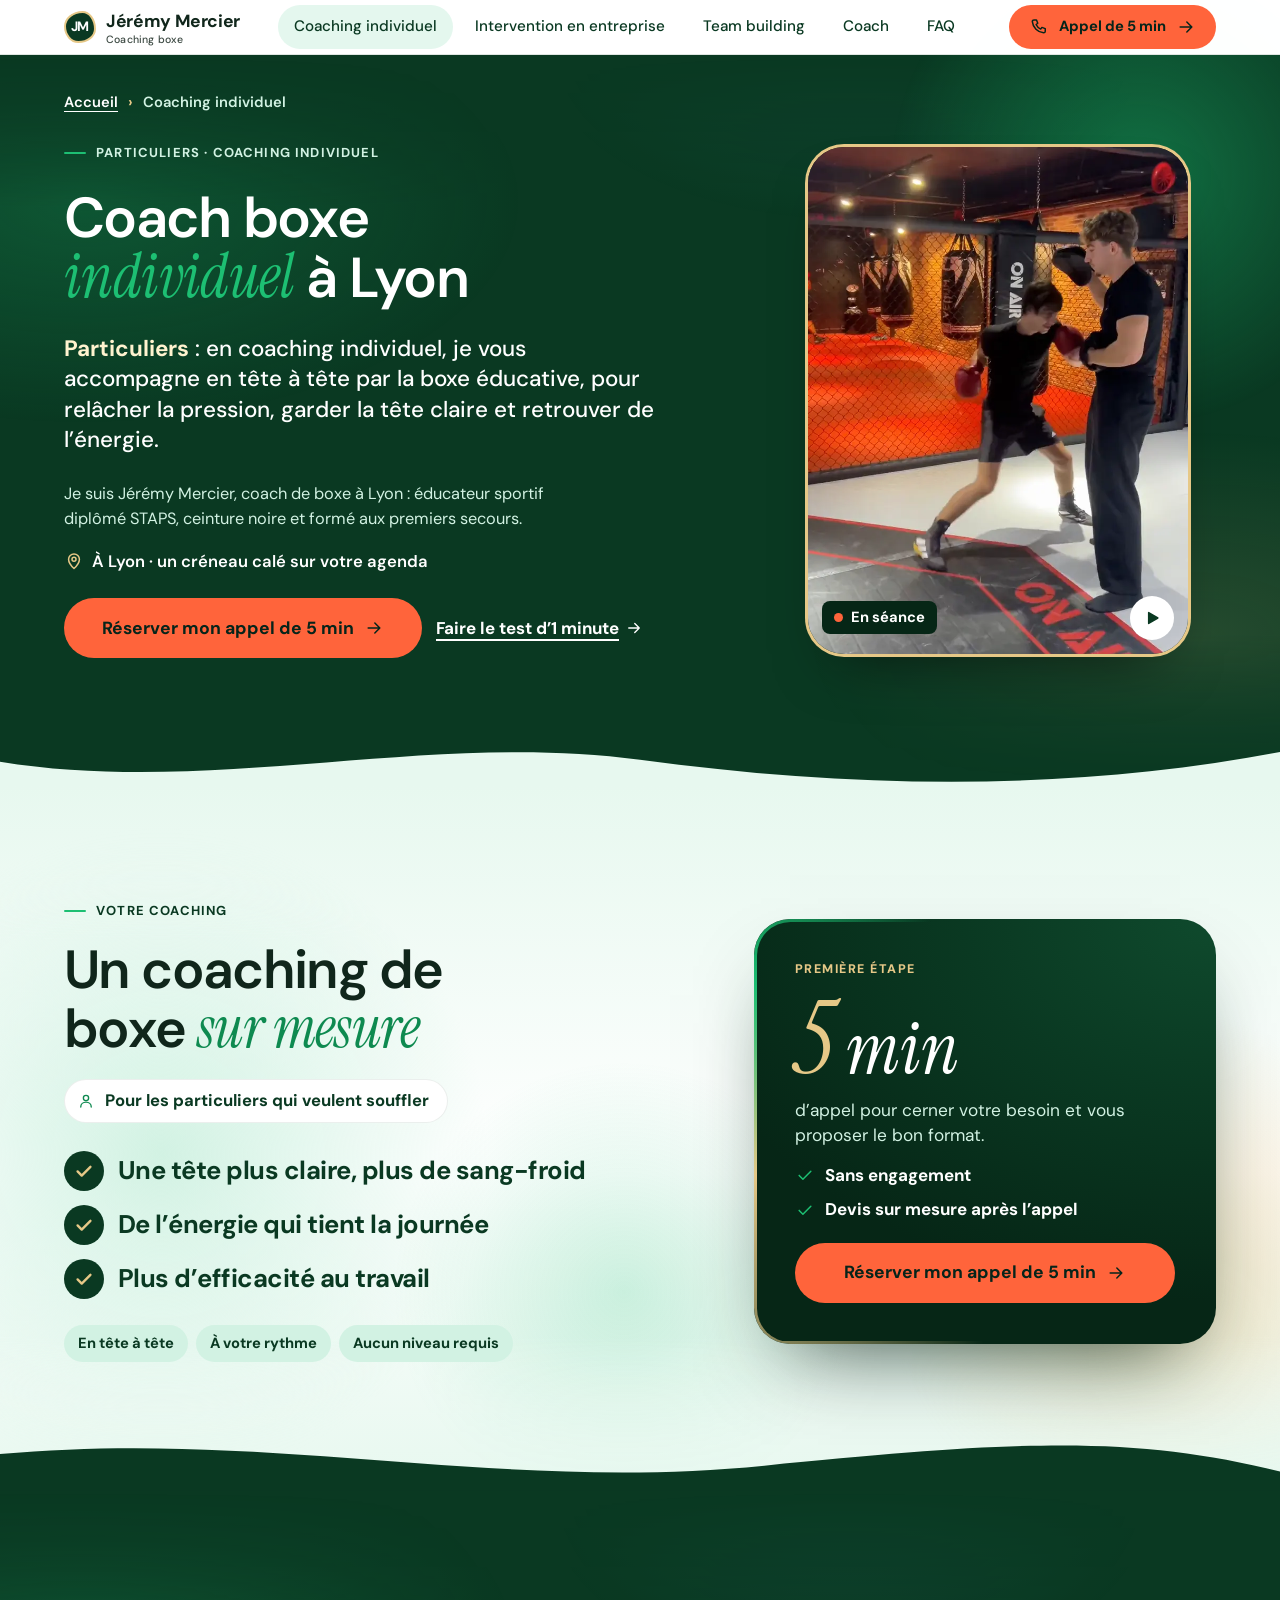
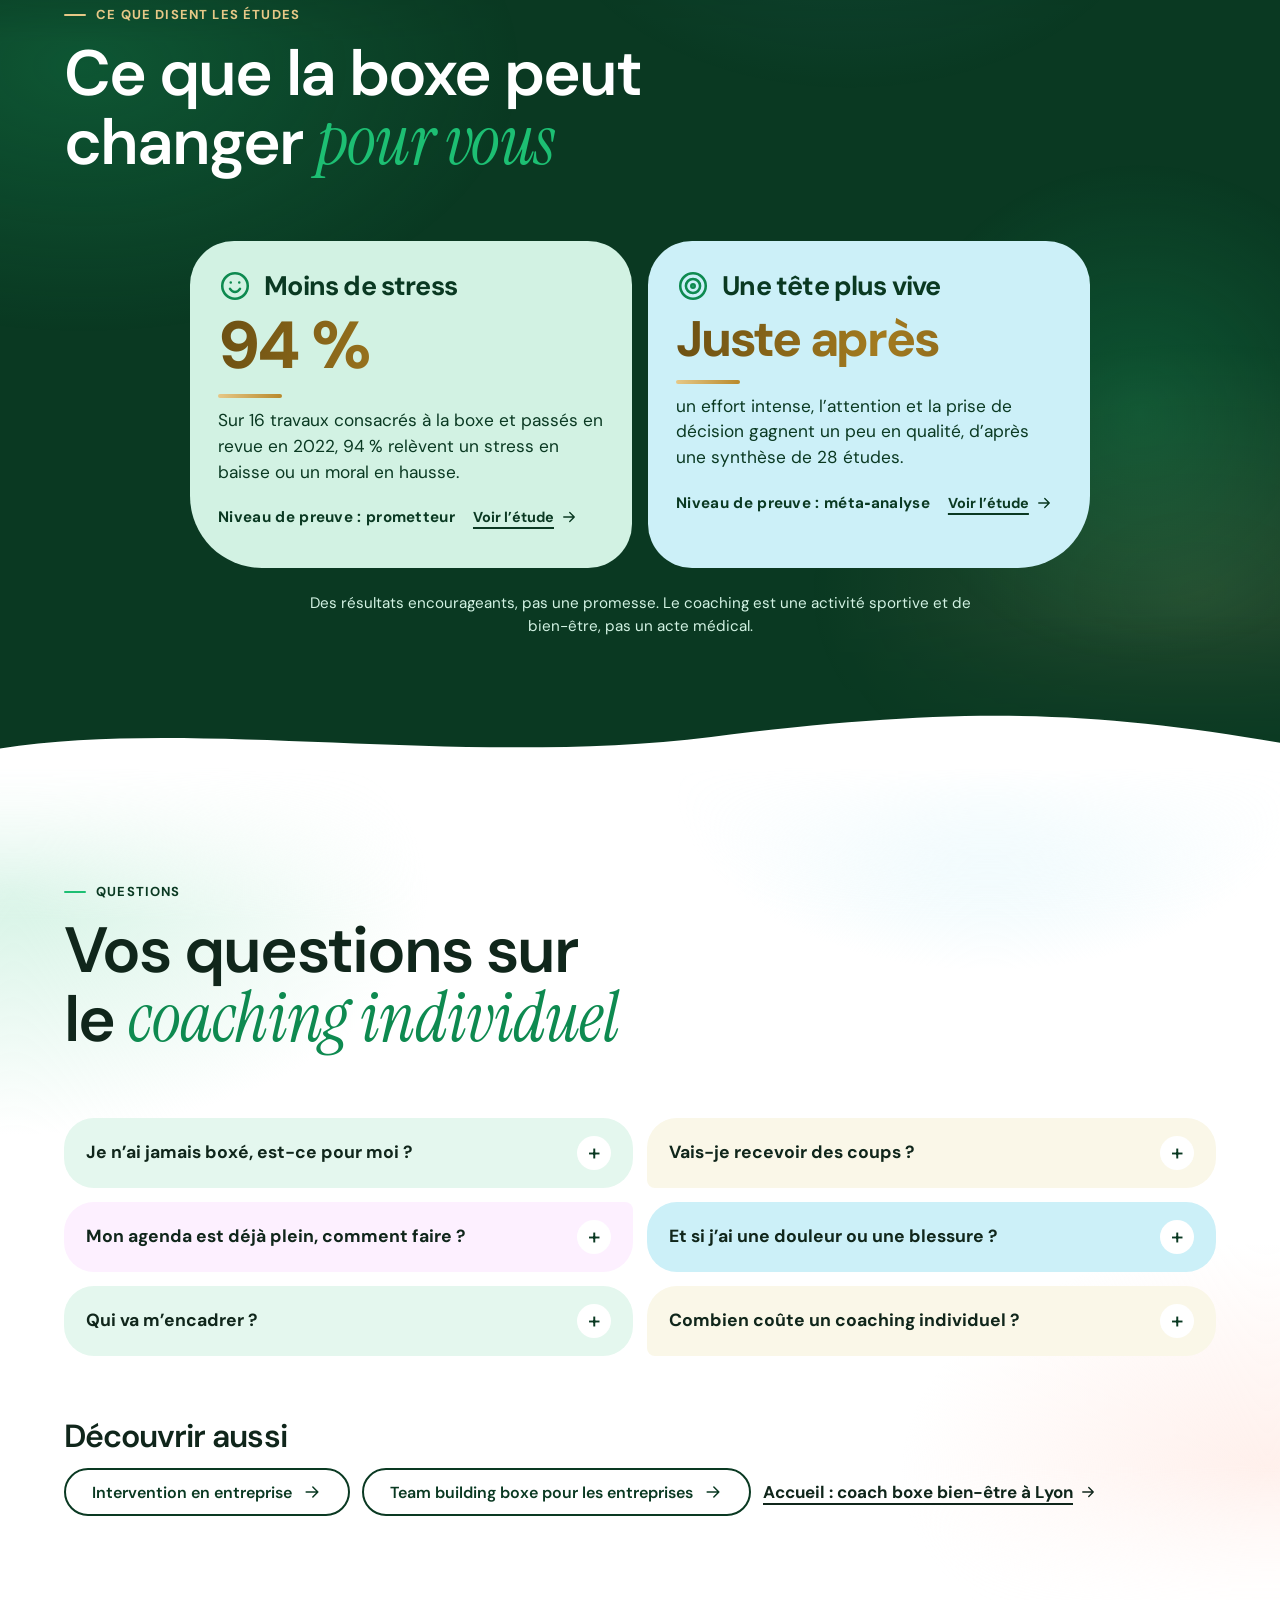
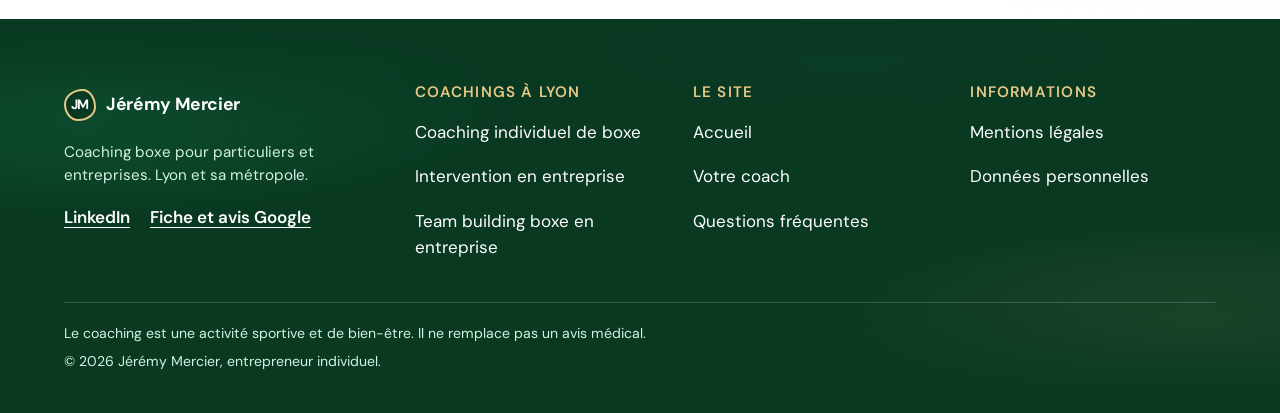
==== commit 17aec018: "Cibles : Particuliers et Entreprises sur tout le site, couleurs des offres plus franches - Coaching " ====
--- a/coaching-individuel-boxe-lyon/index.html
+++ b/coaching-individuel-boxe-lyon/index.html
@@ -1,12 +1,12 @@
 <!doctype html>
 <html lang="fr"><head><meta charset="utf-8"><meta name="viewport" content="width=device-width,initial-scale=1,viewport-fit=cover">
-<title>Coach boxe individuel à Lyon pour dirigeants, entrepreneurs et cadres</title>
-<meta name="description" content="Coach boxe individuel à Lyon : Jérémy Mercier accompagne dirigeants, entrepreneurs et cadres en tête à tête. Réservez un appel de 5 min.">
+<title>Coach boxe individuel à Lyon pour les particuliers</title>
+<meta name="description" content="Coach boxe individuel à Lyon : Jérémy Mercier accompagne les particuliers en tête à tête. Réservez un appel de 5 min.">
 <link rel="preload" href="/media/fonts/dm-sans.woff2" as="font" type="font/woff2" crossorigin>
 <link rel="preload" href="/media/fonts/instrument-serif-italic.woff2" as="font" type="font/woff2" crossorigin>
-<link rel="stylesheet" href="/media/site.css?v=29">
+<link rel="stylesheet" href="/media/site.css?v=30">
 <script>document.documentElement.classList.add('js')</script>
-<script src="/media/site.js?v=29" defer></script>
+<script src="/media/site.js?v=30" defer></script>
 <link rel="dns-prefetch" href="https://calendly.com">
 <link rel="preload" as="image" href="/media/individuel.webp" fetchpriority="high">
 <link rel="canonical" href="https://jeremy-mercier.fr/coaching-individuel-boxe-lyon/">
@@ -19,7 +19,7 @@
 <meta property="og:site_name" content="Jérémy Mercier, coach de boxe à Lyon">
 <meta property="og:url" content="https://jeremy-mercier.fr/coaching-individuel-boxe-lyon/">
 <meta property="og:title" content="Coach boxe individuel à Lyon | Jérémy Mercier">
-<meta property="og:description" content="Coaching de boxe en tête à tête pour dirigeants, entrepreneurs et cadres, à Lyon. Réservez un appel de 5 minutes.">
+<meta property="og:description" content="Coaching de boxe en tête à tête pour les particuliers, à Lyon. Réservez un appel de 5 minutes.">
 <meta property="og:image" content="https://jeremy-mercier.fr/media/og-image.jpg?v=2">
 <meta property="og:image:width" content="1200">
 <meta property="og:image:height" content="630">
@@ -27,7 +27,7 @@
 <meta name="twitter:card" content="summary_large_image">
 <meta name="twitter:image" content="https://jeremy-mercier.fr/media/og-image.jpg?v=2">
 <meta name="twitter:title" content="Coach boxe individuel à Lyon | Jérémy Mercier">
-<meta name="twitter:description" content="Coaching de boxe en tête à tête pour dirigeants, entrepreneurs et cadres, à Lyon.">
+<meta name="twitter:description" content="Coaching de boxe en tête à tête pour les particuliers, à Lyon.">
 <meta name="theme-color" content="#0a3922">
 <!-- Donnees structurees (schema.org). FAQPage = texte exact des questions visibles : a mettre a jour si la FAQ change. -->
 <script type="application/ld+json">
@@ -39,7 +39,7 @@
    "@id": "https://jeremy-mercier.fr/coaching-individuel-boxe-lyon/#webpage",
    "url": "https://jeremy-mercier.fr/coaching-individuel-boxe-lyon/",
    "name": "Coach boxe individuel à Lyon | Jérémy Mercier",
-   "description": "Coaching de boxe en tête à tête pour dirigeants, entrepreneurs et cadres, à Lyon. Réservez un appel de 5 minutes.",
+   "description": "Coaching de boxe en tête à tête pour les particuliers, à Lyon. Réservez un appel de 5 minutes.",
    "inLanguage": "fr-FR",
    "isPartOf": {
     "@id": "https://jeremy-mercier.fr/#website"
@@ -80,7 +80,7 @@
    "@id": "https://jeremy-mercier.fr/coaching-individuel-boxe-lyon/#service",
    "name": "Coaching individuel de boxe à Lyon",
    "serviceType": "Coaching de boxe individuel",
-   "description": "Coaching de boxe en tête à tête pour dirigeants, entrepreneurs et cadres, à Lyon : relâcher la pression, garder la tête claire et retrouver de l’énergie. Sur devis.",
+   "description": "Coaching de boxe en tête à tête pour les particuliers, à Lyon : relâcher la pression, garder la tête claire et retrouver de l’énergie. Sur devis.",
    "url": "https://jeremy-mercier.fr/coaching-individuel-boxe-lyon/",
    "provider": {
     "@id": "https://jeremy-mercier.fr/#business"
@@ -105,7 +105,7 @@
    ],
    "audience": {
     "@type": "Audience",
-    "audienceType": "dirigeants, entrepreneurs, cadres"
+    "audienceType": "particuliers"
    }
   },
   {
@@ -283,9 +283,9 @@
     <nav class="crumbs" aria-label="Fil d’Ariane"><ol><li><a href="/">Accueil</a></li><li aria-current="page">Coaching individuel</li></ol></nav>
     <div class="hero">
       <div class="hero-left">
-        <span class="eyebrow">Coaching individuel</span>
+        <span class="eyebrow">Particuliers · Coaching individuel</span>
         <h1>Coach boxe <span class="serif">individuel</span> à Lyon</h1>
-        <p class="hero-lead"><b>Dirigeants, entrepreneurs et cadres</b>&nbsp;: vous portez beaucoup. En coaching individuel, je vous accompagne en tête à tête par la boxe éducative, pour relâcher la pression, garder la tête claire et retrouver de l’énergie.</p>
+        <p class="hero-lead"><b>Particuliers</b>&nbsp;: en coaching individuel, je vous accompagne en tête à tête par la boxe éducative, pour relâcher la pression, garder la tête claire et retrouver de l’énergie.</p>
         <p class="lead">Je suis Jérémy Mercier, coach de boxe à Lyon&nbsp;: éducateur sportif diplômé STAPS, ceinture noire et formé aux premiers secours.</p>
         <p class="hero-where flat"><svg class="ic" aria-hidden="true"><use href="#i-pin"/></svg>À Lyon · un créneau calé sur votre agenda</p>
         <div class="hero-cta">
@@ -314,7 +314,7 @@
       <div class="pg-main" data-reveal>
         <span class="eyebrow">Votre coaching</span>
         <h2>Un coaching de boxe <span class="serif">sur mesure</span></h2>
-        <p class="pg-for flat"><svg class="ic" aria-hidden="true"><use href="#i-user"/></svg>Pour les dirigeants, entrepreneurs et cadres qui veulent souffler</p>
+        <p class="pg-for flat"><svg class="ic" aria-hidden="true"><use href="#i-user"/></svg>Pour les particuliers qui veulent souffler</p>
         <ul class="pg-wins" aria-label="Ce que vous y gagnez">
           <li><span class="pg-ck" aria-hidden="true"><svg class="ic"><use href="#i-check"/></svg></span>Une tête plus claire, plus de sang-froid</li>
           <li><span class="pg-ck" aria-hidden="true"><svg class="ic"><use href="#i-check"/></svg></span>De l’énergie qui tient la journée</li>
@@ -403,7 +403,7 @@
       <h2 class="rel-h">Découvrir aussi</h2>
       <div class="btn-row">
         <a class="btn btn-secondary" href="/intervention-entreprise-boxe-lyon/">Intervention en entreprise <svg class="ic" aria-hidden="true"><use href="#i-arrow"/></svg></a>
-        <a class="btn btn-secondary" href="/team-building-boxe-lyon/">Team building boxe pour vos équipes <svg class="ic" aria-hidden="true"><use href="#i-arrow"/></svg></a>
+        <a class="btn btn-secondary" href="/team-building-boxe-lyon/">Team building boxe pour les entreprises <svg class="ic" aria-hidden="true"><use href="#i-arrow"/></svg></a>
         <a class="link-arrow" href="/">Accueil&nbsp;: coach boxe bien-être à Lyon <svg class="ic" aria-hidden="true"><use href="#i-arrow"/></svg></a>
       </div>
     </div>
@@ -416,7 +416,7 @@
     <div class="foot">
       <div>
         <a class="brand" href="/" style="color:#fff"><span class="brand-mark" aria-hidden="true">JM</span><span>Jérémy Mercier</span></a>
-        <p style="margin-top:14px">Coaching boxe individuel et en entreprise. Lyon et sa métropole.</p>
+        <p style="margin-top:14px">Coaching boxe pour particuliers et entreprises. Lyon et sa métropole.</p>
         <ul class="foot-social">
           <li><a href="https://www.linkedin.com/in/j%C3%A9r%C3%A9my-mercier-480276442/" target="_blank" rel="me noopener">LinkedIn</a></li>
           <li><a href="https://www.google.com/maps?cid=3707848355843675669" target="_blank" rel="noopener">Fiche et avis Google</a></li>
--- a/media/site.css
+++ b/media/site.css
@@ -1362,3 +1362,22 @@
 .coach-stage .medal-tag{bottom:42%}
 @media (max-width:900px){.cs-reel{width:42%;left:-4%;bottom:-6%}}
 @media (prefers-reduced-motion:reduce){.rl-it{transition:none;scale:1}.rl-it.is-on .rl-ph{animation:none}}
+
+/* ---------- V28 : deux cibles (Particuliers / Entreprises) et couleurs des offres plus franches ----------
+   Particuliers = vert (coaching individuel) ; Entreprises = bleu (intervention en entreprise) et or (team building).
+   Teintes vives mais assez claires pour garder un texte foncé bien lisible. */
+#accompagnements .orow.o1{--t1:#dffbec;--t2:#79dca6;--acc:#0a6b3d;--glow:rgba(14,138,80,.7)}
+#accompagnements .orow.o3{--t1:#def4fd;--t2:#78c5ea;--acc:#0a5f82;--glow:rgba(18,110,160,.7)}
+#accompagnements .orow.o2{--t1:#fff4d2;--t2:#f5c24c;--acc:#7a4f00;--glow:rgba(196,140,16,.7)}
+#accompagnements .orow{box-shadow:inset 0 0 0 2px rgba(255,255,255,.95),0 30px 64px -34px rgba(6,38,22,.5),0 70px 120px -60px var(--glow)}
+#accompagnements .orow-pitch{color:#24332b}
+#accompagnements .orow-for{background:#fff;box-shadow:0 6px 16px -10px rgba(6,38,22,.5)}
+#accompagnements .orow-tags li{box-shadow:0 4px 12px -8px rgba(6,38,22,.45)}
+/* raccourcis du premier écran : la cible au-dessus du nom de l'offre, pastilles d'icône aux mêmes couleurs */
+.ho-t{display:grid;gap:1px}
+.ho-for{font-size:.68rem;font-weight:800;letter-spacing:.09em;text-transform:uppercase;line-height:1.1;color:#0a6b3d}
+.ho-3 .ho-for{color:#0a5f82}
+.ho-2 .ho-for{color:#7a4f00}
+.ho-1 .ho-ic{background:#9fe6c1}
+.ho-3 .ho-ic{background:#a6dbf2}
+.ho-2 .ho-ic{background:#f8d77f}
